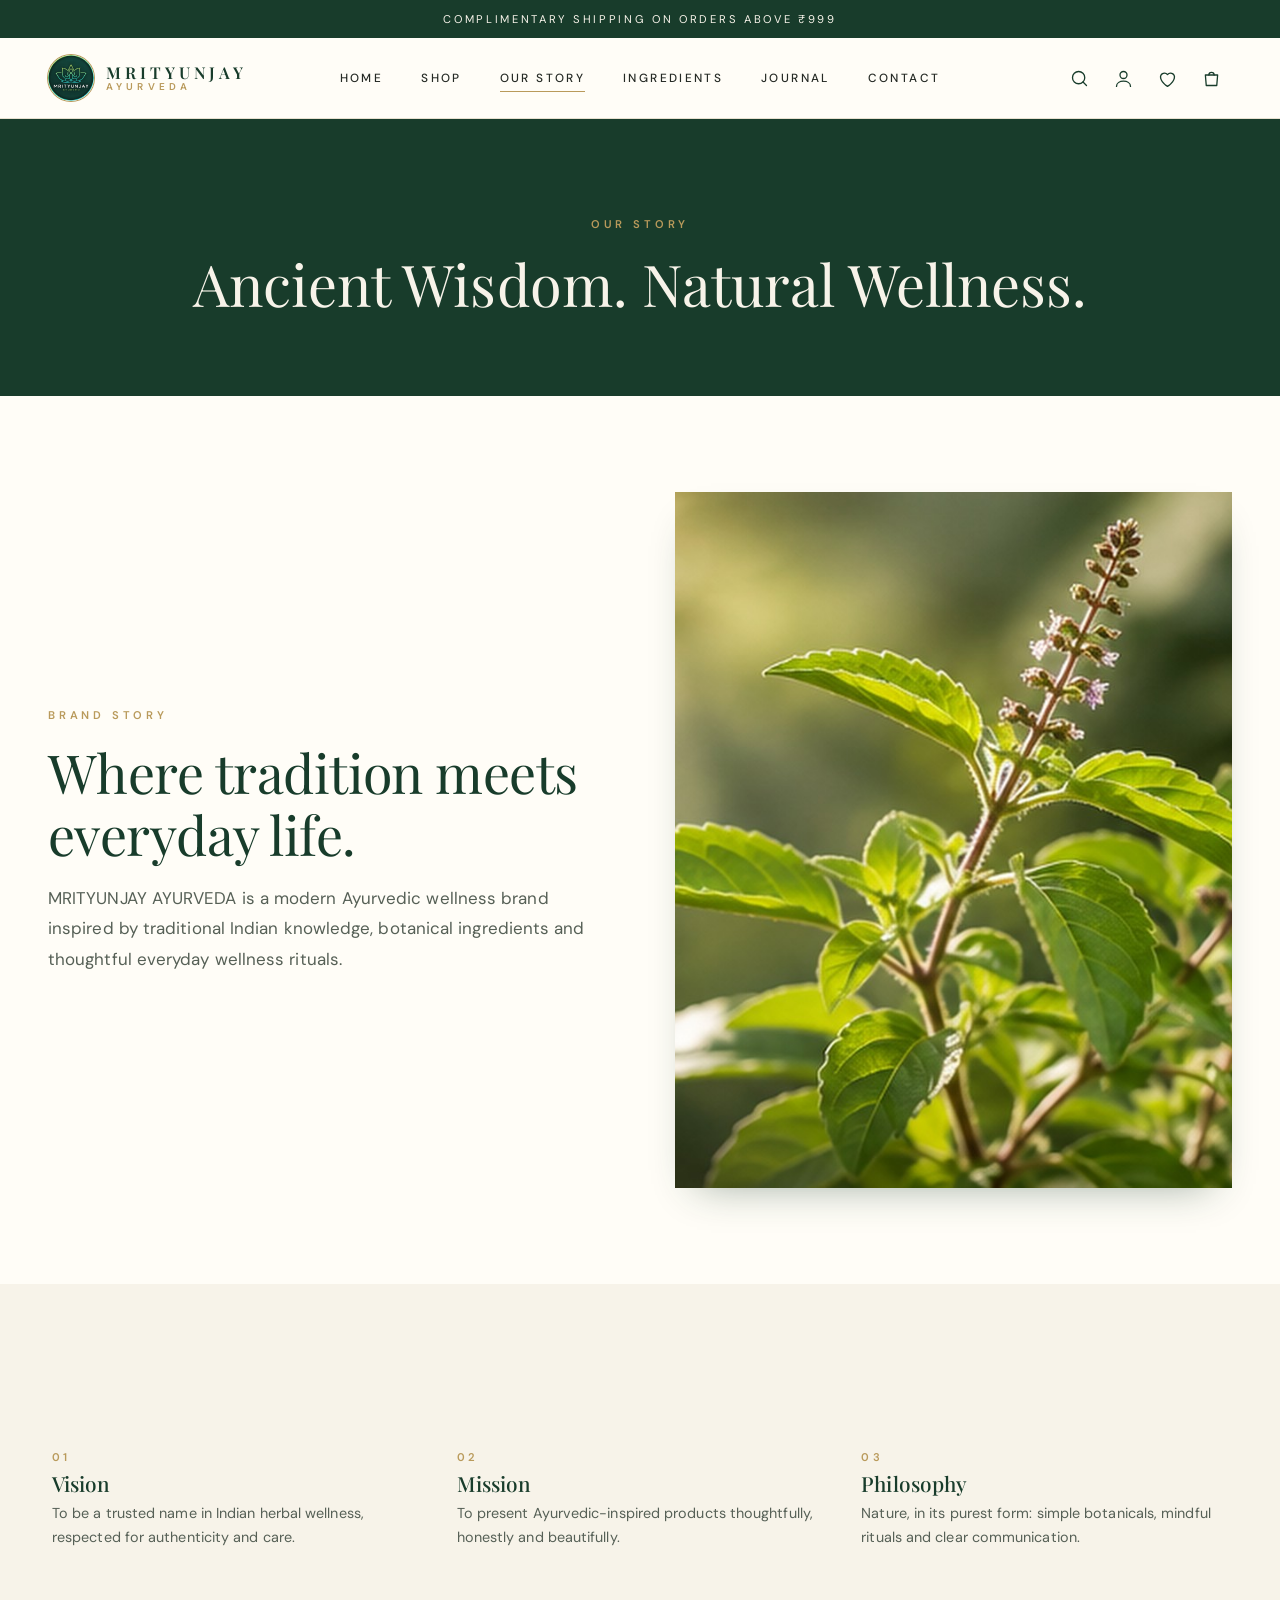
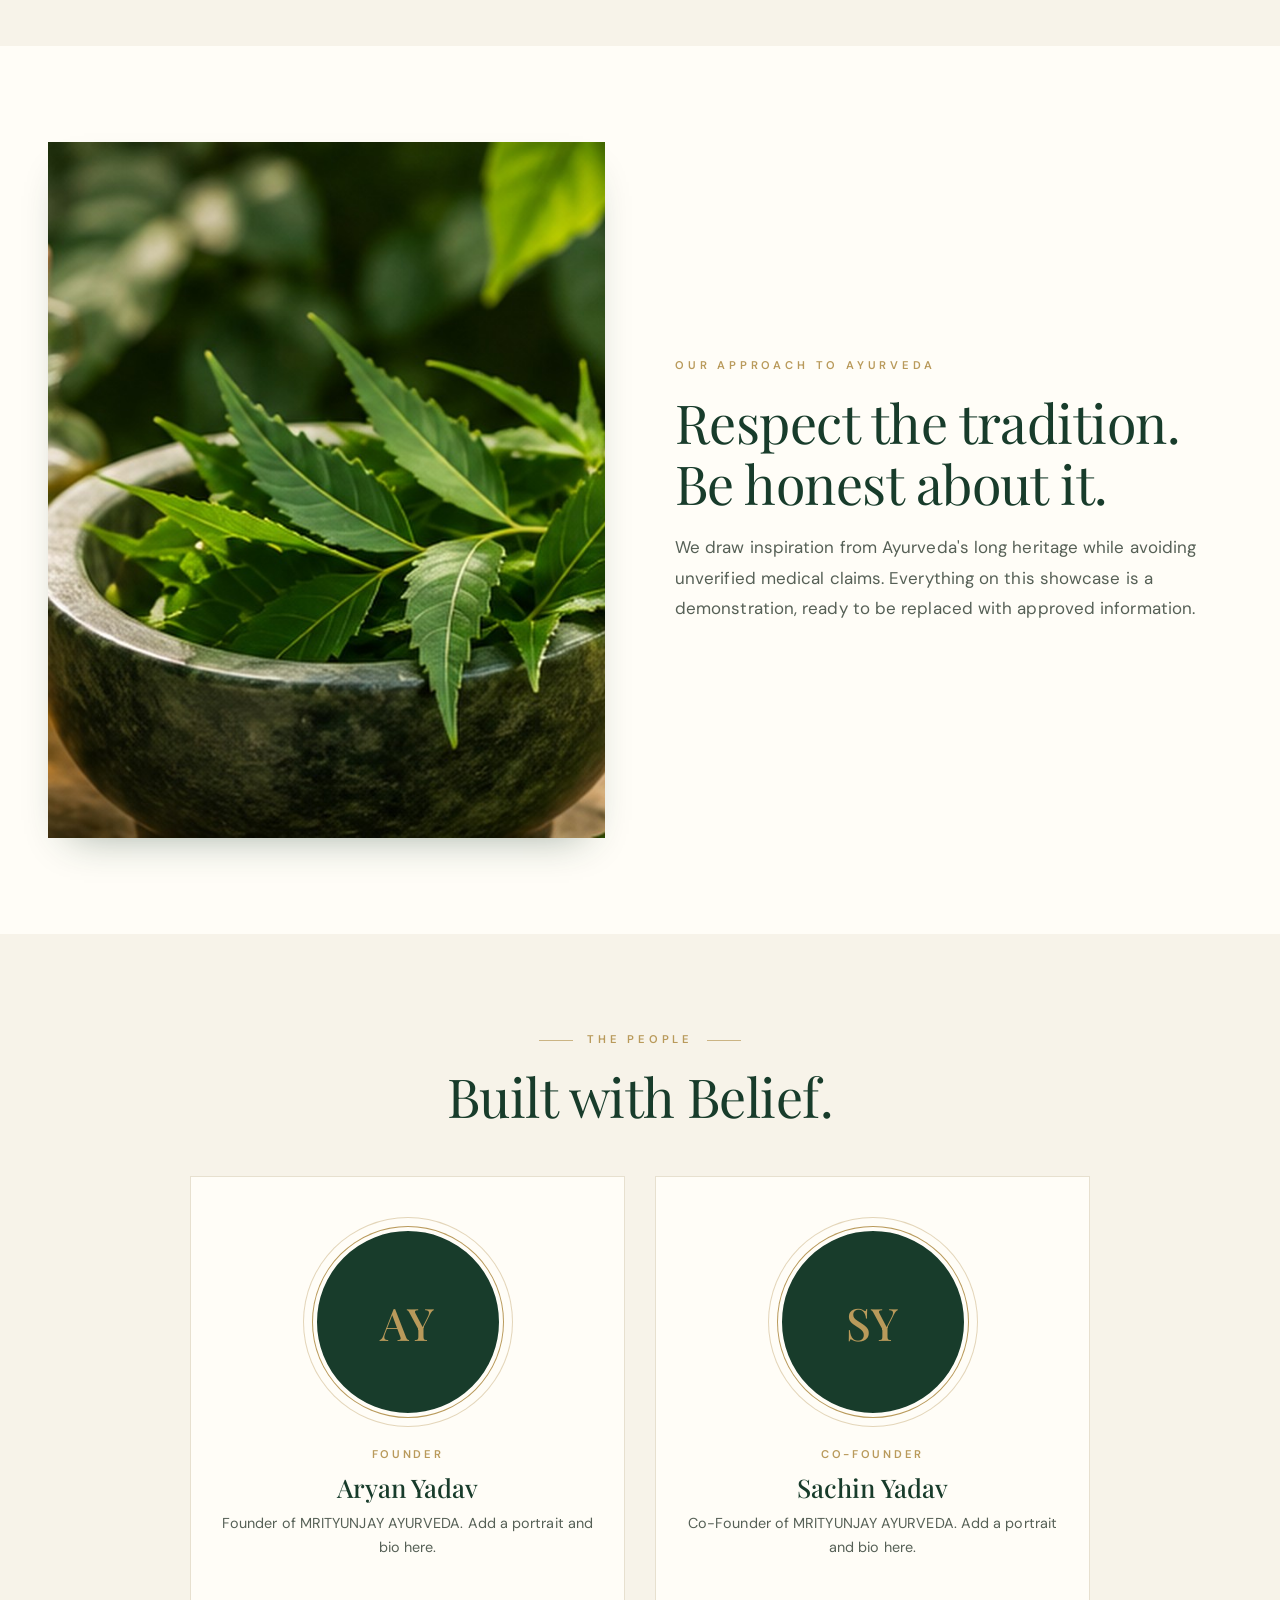
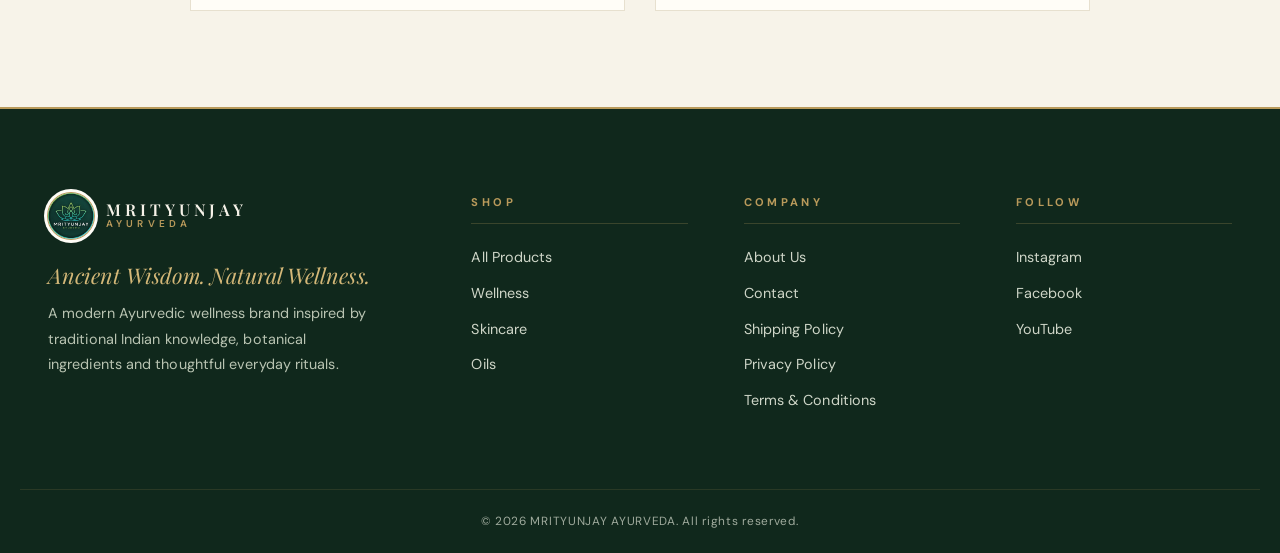
==== pages/about.html @ af82c809 "Initial commit - MRITYUNJAY AYURVEDA website" ====
<!DOCTYPE html><html lang="en"><head><meta charset="utf-8"><meta name="viewport" content="width=device-width,initial-scale=1"><title>Our Story | MRITYUNJAY AYURVEDA</title><link rel="icon" href="../assets/images/logo.jpeg"><link rel="preconnect" href="https://fonts.googleapis.com"><link href="https://fonts.googleapis.com/css2?family=DM+Sans:wght@400;500;600&family=Playfair+Display:wght@400;500;600&display=swap" rel="stylesheet"><link rel="stylesheet" href="../index.css"></head><body data-root="../" data-page="about"><section class="ph-hero"><span class="eyebrow">Our Story</span><h1>Ancient Wisdom. Natural Wellness.</h1></section>
<section class="sec"><div class="wrap split"><div><span class="eyebrow">Brand Story</span><h2>Where tradition meets everyday life.</h2><p class="lead">MRITYUNJAY AYURVEDA is a modern Ayurvedic wellness brand inspired by traditional Indian knowledge, botanical ingredients and thoughtful everyday wellness rituals.</p></div><img src="../assets/images/ing-4.jpg" alt=""></div></section>
<section class="sec cream"><div class="wrap"><div class="ings"><div class="ing"><div><h3>Vision</h3><p>To be a trusted name in Indian herbal wellness, respected for authenticity and care.</p></div></div><div class="ing"><div><h3>Mission</h3><p>To present Ayurvedic-inspired products thoughtfully, honestly and beautifully.</p></div></div><div class="ing"><div><h3>Philosophy</h3><p>Nature, in its purest form: simple botanicals, mindful rituals and clear communication.</p></div></div></div></div></section>
<section class="sec"><div class="wrap split"><img src="../assets/images/ing-2.jpg" alt=""><div><span class="eyebrow">Our Approach to Ayurveda</span><h2>Respect the tradition. Be honest about it.</h2><p class="lead">We draw inspiration from Ayurveda's long heritage while avoiding unverified medical claims. Everything on this showcase is a demonstration, ready to be replaced with approved information.</p></div></div></section>
<section class="sec cream"><div class="wrap center"><span class="eyebrow">The People</span><h2>Built with Belief.</h2><div class="fnd"><div class="fc"><div class="por">AY</div><small>Founder</small><h3>Aryan Yadav</h3><p>Founder of MRITYUNJAY AYURVEDA. Add a portrait and bio here.</p></div><div class="fc"><div class="por">SY</div><small>Co-Founder</small><h3>Sachin Yadav</h3><p>Co-Founder of MRITYUNJAY AYURVEDA. Add a portrait and bio here.</p></div></div></div></section><script src="../pack.js"></script><script src="../index.js"></script></body></html>
---- index.css ----
:root{--g:#183C2B;--g2:#294A35;--sage:#899B7A;--cream:#F7F3E9;--ivory:#FFFDF7;--gold:#B99A5B;--ink:#252A25;--sh:0 18px 40px -22px rgba(24,60,43,.45)}
*{box-sizing:border-box;margin:0;padding:0}html{scroll-behavior:smooth}
body{font-family:'DM Sans',sans-serif;background:var(--ivory);color:var(--ink);line-height:1.65;overflow-x:hidden}
img{max-width:100%;display:block}a{color:inherit;text-decoration:none}button{font:inherit;cursor:pointer;border:0;background:none;color:inherit}
h1,h2,h3,.serif{font-family:'Playfair Display',serif;font-weight:500;line-height:1.15;color:var(--g)}
.wrap{max-width:1240px;margin:auto;padding:0 28px}.sec{padding:96px 0}.cream{background:var(--cream)}
.eyebrow{font-size:.74rem;letter-spacing:.28em;text-transform:uppercase;color:var(--gold);font-weight:600;margin-bottom:16px;display:block}
h2{font-size:clamp(2rem,4vw,3.1rem);margin-bottom:18px}.lead{max-width:560px;color:#566056}.center{text-align:center}.center .lead{margin:auto}
.btn{display:inline-block;padding:14px 30px;background:var(--g);color:var(--cream);font-size:.8rem;letter-spacing:.14em;text-transform:uppercase;font-weight:600;border:1px solid var(--g);transition:.35s}
.btn:hover{background:var(--gold);border-color:var(--gold);color:var(--g)}.btn.o{background:none;color:var(--g)}.btn.o:hover{background:var(--g);color:var(--cream)}.btn[disabled]{opacity:.4;pointer-events:none}
.ann{background:var(--g);color:var(--cream);text-align:center;font-size:.78rem;letter-spacing:.14em;padding:9px 12px}
header{position:sticky;top:0;z-index:50;background:rgba(255,253,247,.94);backdrop-filter:blur(12px);border-bottom:1px solid #e7e0cf}
.nav{display:flex;align-items:center;justify-content:space-between;height:76px;gap:20px}
.logo{display:flex;align-items:center;gap:12px}.logo img{width:46px;height:46px;border-radius:50%}
.logo b{font-family:'Playfair Display',serif;color:var(--g);font-size:1.05rem;letter-spacing:.18em;line-height:1.1;font-weight:600}.logo b small{display:block;font-size:.62rem;letter-spacing:.42em;color:var(--gold);font-family:'DM Sans',sans-serif}
.menu{display:flex;gap:34px;font-size:.88rem}.menu>li{list-style:none;position:relative;padding:26px 0}
.menu a{position:relative}.menu>li>a:after{content:'';position:absolute;left:0;bottom:-4px;width:0;height:1px;background:var(--gold);transition:.3s}.menu>li:hover>a:after,.menu a.on:after{width:100%}
.dd{position:absolute;top:100%;left:-20px;background:var(--ivory);border:1px solid #e7e0cf;box-shadow:var(--sh);padding:12px 0;min-width:200px;opacity:0;visibility:hidden;transform:translateY(8px);transition:.3s}
.menu li:hover .dd{opacity:1;visibility:visible;transform:none}.dd a{display:block;padding:8px 24px}.dd a:hover{background:var(--cream);color:var(--g)}
.icons{display:flex;gap:6px}.ib{width:42px;height:42px;display:grid;place-items:center;position:relative;border-radius:50%;transition:.3s}.ib:hover{background:var(--cream)}
.ib svg{width:21px;height:21px;fill:none;stroke:var(--g);stroke-width:1.5}.cnt{position:absolute;top:2px;right:0;background:var(--gold);color:#fff;font-size:.65rem;min-width:17px;height:17px;border-radius:9px;display:grid;place-items:center}
.burger{display:none}
.hero{background:var(--cream);overflow:hidden}.hero .wrap{display:grid;grid-template-columns:1fr 1.05fr;gap:50px;align-items:center;min-height:700px;padding-top:50px;padding-bottom:50px}
.hero h1{font-size:clamp(2.6rem,5.4vw,4.6rem);margin:6px 0 22px}.hero h1 i{color:var(--gold)}.hero .btns{display:flex;gap:14px;margin-top:34px;flex-wrap:wrap}
.comp{display:grid;grid-template-columns:1fr 1fr;gap:18px}.comp figure{position:relative;aspect-ratio:4/5;overflow:hidden;box-shadow:var(--sh)}.comp figure:nth-child(even){margin-top:44px}.comp figure:nth-child(odd){margin-top:-24px}
.comp img,.ph img{width:100%;height:100%;object-fit:cover;transition:transform .9s}.comp figure:hover img{transform:scale(1.06)}
.comp figcaption{position:absolute;left:0;right:0;bottom:0;padding:30px 16px 14px;color:#fff;font-size:.8rem;letter-spacing:.1em;background:linear-gradient(transparent,rgba(24,60,43,.85))}
.lbl{position:absolute;left:50%;bottom:16%;transform:translateX(-50%);background:var(--g);color:var(--gold);font:600 .52rem/1.5 'DM Sans';letter-spacing:.24em;text-align:center;padding:8px 12px;border:1px solid var(--gold);box-shadow:0 6px 14px rgba(0,0,0,.3);pointer-events:none}
.trust{background:var(--g);color:var(--cream)}.trust .wrap{display:grid;grid-template-columns:repeat(4,1fr);gap:20px;padding-top:30px;padding-bottom:30px;text-align:center;font-size:.82rem;letter-spacing:.16em;text-transform:uppercase}.trust span:before{content:'✦ ';color:var(--gold)}
.cats{display:grid;grid-template-columns:repeat(3,1fr);gap:22px;margin-top:50px}.cat{position:relative;aspect-ratio:3/4;overflow:hidden;display:flex;align-items:flex-end}
.cat img{position:absolute;inset:0;width:100%;height:100%;object-fit:cover;transition:transform 1s}.cat:hover img{transform:scale(1.07)}.cat:after{content:'';position:absolute;inset:0;background:linear-gradient(transparent 40%,rgba(24,60,43,.88))}
.cat div{position:relative;z-index:2;padding:30px;color:#fff}.cat h3{color:#fff;font-size:1.8rem}.cat span{font-size:.75rem;letter-spacing:.2em;text-transform:uppercase;color:#e4d5ad}
.grid{display:grid;grid-template-columns:repeat(4,1fr);gap:28px;margin-top:50px}
.card small{color:var(--gold);letter-spacing:.18em;text-transform:uppercase;font-size:.68rem;font-weight:600;display:block;margin-top:14px}.card h3{font-size:1.15rem;margin:4px 0}
.ph{position:relative;aspect-ratio:1/1.1;overflow:hidden;background:var(--cream)}.ph a{display:block;height:100%}.card:hover .ph img{transform:scale(1.06)}
.badge{position:absolute;top:12px;left:12px;background:var(--ivory);color:var(--g);font-size:.65rem;letter-spacing:.14em;text-transform:uppercase;padding:4px 10px;font-weight:600}
.wl{position:absolute;top:10px;right:10px;width:36px;height:36px;border-radius:50%;background:var(--ivory);color:var(--g);font-size:1.1rem;transition:.3s}.wl.on{background:var(--g);color:var(--gold)}
.qv{position:absolute;left:0;right:0;bottom:0;background:rgba(24,60,43,.92);color:var(--cream);padding:12px;font-size:.75rem;letter-spacing:.16em;text-transform:uppercase;transform:translateY(100%);transition:.4s}.card:hover .qv{transform:none}
.pr{font-weight:600;margin-bottom:10px}.pr s{color:#999;font-weight:400;margin-left:8px;font-size:.9rem}.card .btn{width:100%;padding:11px}.stk{font-size:.72rem;color:var(--sage);margin-bottom:8px;display:block}
.split{display:grid;grid-template-columns:1fr 1fr;gap:70px;align-items:center}.split img{width:100%;aspect-ratio:4/5;object-fit:cover;box-shadow:var(--sh)}
.ings{display:grid;grid-template-columns:repeat(3,1fr);gap:24px;margin-top:50px}.ing{background:var(--ivory);border:1px solid #e7e0cf;transition:.4s}.ing:hover{transform:translateY(-6px);box-shadow:var(--sh)}.ing img{aspect-ratio:16/10;width:100%;object-fit:cover}.ing div{padding:22px}.ing h3{font-size:1.3rem;margin-bottom:6px}.ing p{font-size:.9rem;color:#566056}
.fnd{display:grid;grid-template-columns:repeat(2,1fr);gap:30px;max-width:900px;margin:50px auto 0}.fc{text-align:center;border:1px solid #e7e0cf;padding:40px 30px;background:var(--cream)}
.por{width:170px;height:170px;border-radius:50%;margin:0 auto 22px;background:var(--g) center/cover;display:grid;place-items:center;color:var(--gold);font:500 2.8rem 'Playfair Display';border:4px solid var(--ivory);box-shadow:0 0 0 1px var(--gold)}
.fc small{color:var(--gold);letter-spacing:.24em;font-size:.7rem;text-transform:uppercase;font-weight:600}.fc h3{font-size:1.6rem;margin:6px 0 10px}.fc p{font-size:.9rem;color:#566056}
.jr{display:grid;grid-template-columns:repeat(3,1fr);gap:28px;margin-top:50px}.jc{cursor:pointer}.jc img{aspect-ratio:4/3;width:100%;object-fit:cover;transition:.8s}.jc .im{overflow:hidden}.jc:hover img{transform:scale(1.05)}.jc h3{font-size:1.35rem;margin:16px 0 6px}.jc span{font-size:.75rem;letter-spacing:.18em;text-transform:uppercase;color:var(--gold)}
.nl{background:var(--g);color:var(--cream);text-align:center}.nl h2{color:var(--cream)}.nl form{display:flex;max-width:480px;margin:28px auto 0}.nl input{flex:1;padding:14px 18px;border:0;font:inherit;background:var(--ivory)}.nl .btn{background:var(--gold);border-color:var(--gold);color:var(--g)}
footer{background:#10281c;color:#cfd6c8;padding:70px 0 26px;font-size:.9rem}footer .wrap>div:first-child{display:grid;grid-template-columns:1.6fr 1fr 1fr 1fr;gap:40px}footer h4{color:var(--gold);font-size:.75rem;letter-spacing:.2em;text-transform:uppercase;margin-bottom:14px}footer li{list-style:none;margin-bottom:8px}footer a:hover{color:var(--gold)}footer .logo b{color:var(--cream)}.copy{border-top:1px solid #29412f;margin-top:40px;padding-top:20px;font-size:.78rem;opacity:.7}
.ph-hero{background:var(--cream);padding:70px 0 50px;text-align:center}.ph-hero h1{font-size:clamp(2.2rem,4.5vw,3.6rem)}
.bar{display:flex;gap:14px;flex-wrap:wrap;align-items:center;margin:34px 0 0;justify-content:space-between}.chips{display:flex;gap:8px;flex-wrap:wrap}.chip{padding:9px 20px;border:1px solid #d9d1bb;font-size:.82rem;transition:.3s}.chip.on,.chip:hover{background:var(--g);color:var(--cream);border-color:var(--g)}
.bar input,.bar select,.f input,.f textarea{padding:11px 14px;border:1px solid #d9d1bb;background:#fff;font:inherit;min-width:160px}
.pd{display:grid;grid-template-columns:1fr 1fr;gap:60px;padding:60px 0}.gal .main{aspect-ratio:1/1;overflow:hidden;background:var(--cream);position:relative}.gal .main img{width:100%;height:100%;object-fit:cover}.th{display:flex;gap:10px;margin-top:10px}.th img{width:84px;height:84px;object-fit:cover;cursor:pointer;border:2px solid transparent}.th img.on{border-color:var(--gold)}
.pd h1{font-size:2.5rem;margin:6px 0 12px}.pd .pr{font-size:1.5rem}.demo{display:inline-block;background:#f1e8cf;color:#7a6330;font-size:.7rem;letter-spacing:.12em;text-transform:uppercase;padding:4px 10px;margin-bottom:10px}
.pd details{border-top:1px solid #e7e0cf;padding:14px 0}.pd summary{cursor:pointer;font-weight:600;color:var(--g)}.pd details p{margin-top:8px;font-size:.92rem;color:#566056}.q{display:inline-flex;border:1px solid #d9d1bb;margin-right:12px}.q button{width:42px;height:46px;font-size:1.2rem}.q span{width:40px;display:grid;place-items:center}.acts{display:flex;flex-wrap:wrap;margin:22px 0}.acts .btn{padding:14px 26px}.dis{font-size:.78rem;color:#7a7f78;background:var(--cream);padding:14px;margin-top:16px}
.ov{position:fixed;inset:0;background:rgba(16,40,28,.5);opacity:0;visibility:hidden;transition:.35s;z-index:80}.ov.on{opacity:1;visibility:visible}
#drawer{position:fixed;top:0;right:0;height:100%;width:min(430px,100%);background:var(--ivory);z-index:90;transform:translateX(100%);transition:.45s;display:flex;flex-direction:column}#drawer.on{transform:none}
.dh{display:flex;justify-content:space-between;align-items:center;padding:22px 26px;border-bottom:1px solid #e7e0cf}.dh h3{font-size:1.4rem}.x{font-size:1.8rem;line-height:1;color:var(--g)}
.dl{flex:1;overflow:auto;padding:10px 26px}.ci{display:grid;grid-template-columns:70px 1fr auto;gap:14px;padding:16px 0;border-bottom:1px solid #eee6d3;align-items:center}.ci img{width:70px;height:70px;object-fit:cover}.ci h4{font:500 .98rem 'Playfair Display'}.ci .q{margin:6px 0 0}.ci .q button{height:30px;width:30px}.ci .q span{width:30px;font-size:.85rem}.rm{font-size:.75rem;color:#999;text-decoration:underline}
.df{padding:22px 26px;border-top:1px solid #e7e0cf}.df p{display:flex;justify-content:space-between;margin-bottom:12px;font-weight:600}.df .btn{width:100%}.empty{text-align:center;color:#777;padding:60px 0}
#modal{position:fixed;inset:0;z-index:100;display:none;place-items:center;background:rgba(16,40,28,.6);padding:20px}#modal.on{display:grid}.mbox{background:var(--ivory);max-width:820px;width:100%;max-height:90vh;overflow:auto;padding:36px;position:relative}.mbox .x{position:absolute;top:10px;right:18px}.mbox .pd{padding:0;gap:30px}.mbox .pd h1{font-size:1.9rem}
#sp{position:fixed;top:0;left:0;right:0;background:var(--ivory);z-index:95;padding:26px 0 30px;transform:translateY(-100%);transition:.45s;box-shadow:var(--sh)}#sp.on{transform:none}#sp input{width:100%;padding:16px 4px;border:0;border-bottom:1px solid var(--g);background:none;font:1.4rem 'Playfair Display';outline:0}#sr a{display:flex;gap:14px;align-items:center;padding:10px 0;border-bottom:1px solid #eee6d3}#sr img{width:50px;height:50px;object-fit:cover}
#toast{position:fixed;bottom:26px;left:50%;transform:translate(-50%,30px);background:var(--g);color:var(--cream);padding:13px 26px;font-size:.88rem;opacity:0;transition:.4s;z-index:200;pointer-events:none}#toast.on{opacity:1;transform:translate(-50%,0)}
.rv{opacity:0;transform:translateY(26px);transition:1s}.rv.in{opacity:1;transform:none}
.f{display:grid;gap:14px}.f input,.f textarea{width:100%}.ct{display:grid;grid-template-columns:1fr 1fr;gap:60px}.ct li{list-style:none;margin-bottom:14px}.wa{background:#1f7a4a;border-color:#1f7a4a}
@media(max-width:1000px){.grid{grid-template-columns:repeat(2,1fr)}.hero .wrap,.split,.pd,.ct{grid-template-columns:1fr}.ings,.jr,.cats{grid-template-columns:1fr 1fr}footer .wrap>div:first-child{grid-template-columns:1fr 1fr}.sec{padding:70px 0}.comp figure:nth-child(n){margin-top:0}}
@media(max-width:760px){.burger{display:grid}.menu{position:absolute;top:100%;left:0;right:0;background:var(--ivory);flex-direction:column;gap:0;padding:10px 28px 20px;border-bottom:1px solid #e7e0cf;display:none}.menu.on{display:flex}.menu>li{padding:12px 0}.dd{position:static;opacity:1;visibility:visible;transform:none;border:0;box-shadow:none;padding:0 0 0 14px}.logo b{font-size:.85rem}.logo img{width:38px;height:38px}.wrap{padding:0 18px}.grid{gap:14px}.ings,.jr,.cats,.fnd,.trust .wrap{grid-template-columns:1fr}.trust .wrap{grid-template-columns:1fr 1fr}.hero .wrap{min-height:0}.ib{width:36px}.comp{gap:10px}.mbox{padding:22px}.card h3{font-size:1rem}}
/* ===== Design review pass ===== */
::selection{background:var(--gold);color:var(--g)}:focus-visible{outline:2px solid var(--gold);outline-offset:3px}
body{font-size:16.5px;letter-spacing:.005em}.lead{font-size:1.06rem;line-height:1.8}
h2{font-size:clamp(2.1rem,4.2vw,3.4rem);font-weight:400;letter-spacing:-.01em}h3{font-weight:500}
.eyebrow{font-size:.7rem;letter-spacing:.34em}.center .eyebrow:before,.center .eyebrow:after{content:'';display:inline-block;width:34px;height:1px;background:var(--gold);vertical-align:middle;margin:0 14px;opacity:.7}
.btn{padding:16px 34px;font-size:.74rem;letter-spacing:.2em}
.ann{font-size:.7rem;letter-spacing:.24em;text-transform:uppercase;padding:10px}
.nav{display:grid;grid-template-columns:1fr auto 1fr;height:80px}.menu{gap:38px;justify-content:center}.menu>li{padding:0;height:80px;display:flex;align-items:center}
.menu>li>a{font-size:.74rem;letter-spacing:.2em;text-transform:uppercase;font-weight:500}.icons{justify-content:flex-end;gap:2px}.dd a{font-size:.85rem}.dd{top:calc(100% - 1px);border-top:2px solid var(--gold)}
.logo b{font-size:1.02rem;letter-spacing:.24em}.logo img{box-shadow:0 0 0 1px var(--gold),0 0 0 4px var(--ivory)}
/* hero */
.hero{background:radial-gradient(ellipse at 78% 45%,#2d5b42 0,var(--g) 62%);position:relative}
.hero:after{content:'';position:absolute;left:0;right:0;bottom:0;height:1px;background:rgba(185,154,91,.5)}
.hero .wrap{min-height:760px;gap:70px;grid-template-columns:1fr 1.1fr}
.hero h1{color:var(--cream);font-size:clamp(2.8rem,5.8vw,5.3rem);font-weight:400;letter-spacing:-.02em;margin:10px 0 26px}.hero h1 i{color:#d4b878;font-weight:400}
.hero .lead{color:#cfd9c9}.hero .btn{background:var(--gold);border-color:var(--gold);color:var(--g)}.hero .btn:hover{background:var(--cream);border-color:var(--cream)}.hero .btn.o{background:none;color:var(--cream);border-color:rgba(247,243,233,.5)}.hero .btn.o:hover{background:var(--cream);color:var(--g)}
.hero .btns{margin-top:42px}.hero .wrap>div:first-child:after{content:'Founded by Aryan Yadav & Sachin Yadav';display:block;margin-top:56px;padding-top:18px;border-top:1px solid rgba(185,154,91,.4);max-width:380px;font-size:.7rem;letter-spacing:.24em;text-transform:uppercase;color:var(--gold)}
.comp{gap:22px;padding:30px 0}.comp figure{border-radius:999px 999px 6px 6px;box-shadow:0 30px 50px -28px #000;outline:1px solid rgba(185,154,91,.55);outline-offset:8px}.comp figure:nth-child(odd){margin-top:-30px}.comp figure:nth-child(even){margin-top:30px}
.comp figcaption{text-align:center;font-size:.66rem;letter-spacing:.24em;text-transform:uppercase;padding:50px 10px 16px}
img{filter:saturate(.88) contrast(1.03) sepia(.06)}.logo img,.lbl:before{filter:none}
/* consistent packaging label */
.lbl{width:56%;min-width:108px;bottom:15%;background:var(--cream);color:var(--g);border:1px solid var(--gold);outline:3px solid rgba(247,243,233,.55);padding:26px 6px 9px;font:600 .5rem/1.55 'DM Sans',sans-serif;letter-spacing:.3em;text-indent:.3em;box-shadow:0 14px 22px -8px rgba(0,0,0,.45)}
.lbl:before{content:'';position:absolute;top:-17px;left:50%;width:34px;height:34px;transform:translateX(-50%);border-radius:50%;background:url(assets/images/logo.jpeg) center/cover;border:2px solid var(--cream)}
.comp .lbl{font-size:.6rem}.mbox .lbl,.gal .lbl{font-size:.62rem;width:42%}
/* trust */
.trust .wrap{padding-top:34px;padding-bottom:34px}.trust span{font-size:.72rem;letter-spacing:.24em;border-right:1px solid rgba(185,154,91,.3)}.trust span:last-child{border:0}
/* cards */
.grid{gap:40px 28px}.ph{aspect-ratio:4/5}.ph:after{content:'';position:absolute;inset:0;background:linear-gradient(transparent 60%,rgba(24,60,43,.28));pointer-events:none}.ph .badge,.ph .wl,.ph .qv{z-index:2}
.badge{background:var(--g);color:var(--cream);font-size:.6rem;letter-spacing:.2em;padding:5px 11px}.wl{box-shadow:0 4px 12px rgba(0,0,0,.15)}
.card small{margin-top:18px;font-size:.62rem;letter-spacing:.26em}.card h3{font-size:1.25rem;margin:6px 0 8px}
.pr{display:flex;align-items:baseline;gap:8px;font-size:1.02rem;margin-bottom:14px}.pr s{margin:0}.pr .stk{margin:0 0 0 auto;font-size:.66rem;letter-spacing:.12em;text-transform:uppercase}
.card .btn{background:none;color:var(--g);padding:13px}.card .btn:hover{background:var(--g);color:var(--cream)}
/* categories & ingredients */
.cat{aspect-ratio:4/5}.cat div{padding:34px}.cat h3{font-size:2rem;font-weight:400}.cat span{border-bottom:1px solid var(--gold);padding-bottom:3px}
.ings{counter-reset:i;gap:30px}.ing{counter-increment:i;border:0;background:none}.ing img{aspect-ratio:4/5}.ing div{padding:20px 4px 0}.ing h3:before{content:'0' counter(i);display:block;font:600 .7rem 'DM Sans';letter-spacing:.3em;color:var(--gold);margin-bottom:8px}.ing:hover{box-shadow:none}
/* editorial */
.edi{position:relative;padding:0 0 60px 60px}.edi img{box-shadow:var(--sh)}.edi .a{width:82%;margin-left:auto;aspect-ratio:4/5;object-fit:cover}.edi .b{position:absolute;left:0;bottom:0;width:46%;aspect-ratio:1;object-fit:cover;border:10px solid var(--ivory)}
.quote{background:var(--g);color:var(--cream);text-align:center;padding:110px 0}.quote .serif{font-size:6rem;color:var(--gold);line-height:.4;display:block;height:40px}.quote blockquote{font:italic 400 clamp(1.7rem,3.6vw,2.8rem)/1.35 'Playfair Display',serif;max-width:860px;margin:0 auto 26px}.quote cite{font:600 .7rem 'DM Sans';letter-spacing:.3em;text-transform:uppercase;color:var(--gold)}
.fc{background:var(--ivory);padding:50px 30px}.por{width:190px;height:190px;box-shadow:0 0 0 1px var(--gold),0 0 0 9px var(--ivory),0 0 0 10px rgba(185,154,91,.4)}
.jc h3{font-size:1.5rem;font-weight:400}.jc span{display:inline-block;margin-top:16px}.split img{aspect-ratio:4/5}
.ph-hero{background:var(--g);padding:96px 0 80px}.ph-hero h1{color:var(--cream);font-weight:400}.ph-hero .lead{color:#cfd9c9}
.nl{padding:110px 0}.nl input{padding:17px 20px}footer{padding:90px 0 28px}footer h4{letter-spacing:.28em}
/* drawer */
.dh{padding:26px 28px}.dh h3{font-size:1.6rem;font-weight:400}.fs{background:var(--cream);padding:14px 28px;font-size:.78rem;letter-spacing:.04em;color:var(--g)}.fs i{display:block;height:3px;background:#e2dac4;margin-top:9px}.fs b{display:block;height:100%;background:var(--gold);transition:.5s}
.dl{padding:6px 28px}.ci{grid-template-columns:84px 1fr auto;gap:16px;padding:20px 0}.ci img{width:84px;height:100px;background:var(--cream)}.ci h4{font-size:1.05rem;color:var(--g)}.ci .q{border-color:#e2dac4}.df{padding:24px 28px;background:var(--cream)}.df p{font:500 1.15rem 'Playfair Display',serif;color:var(--g)}.df .btn{padding:17px}.empty{font-family:'Playfair Display',serif;font-size:1.3rem}
.pd h1{font-size:2.9rem;font-weight:400}.gal .main img{transition:.5s}.mbox{border-top:3px solid var(--gold)}
@media(max-width:1000px){.hero .wrap{grid-template-columns:1fr;gap:40px;min-height:0}.hero .wrap>div:first-child:after{display:none}.edi{padding-left:30px}.trust span{border:0}}
@media(max-width:760px){.nav{display:flex;height:68px}.menu>li{height:auto}.menu>li>a{font-size:.8rem}.logo b{font-size:.8rem;letter-spacing:.18em}.hero .wrap{padding-top:40px}.hero h1{font-size:2.6rem}.comp{gap:14px;padding:16px 8px}.comp figure{outline-offset:5px}.comp .lbl{font-size:.46rem;min-width:84px}.lbl{font-size:.42rem;letter-spacing:.2em;padding:22px 4px 7px;min-width:84px}.lbl:before{width:28px;height:28px;top:-14px}.grid{gap:28px 12px}.card .btn{padding:11px 4px;font-size:.62rem;letter-spacing:.1em}.pr{flex-wrap:wrap}.pr .stk{display:none}.quote{padding:80px 0}.ph-hero{padding:64px 0 50px}.ings{grid-template-columns:1fr 1fr;gap:18px}.cat{aspect-ratio:16/11}.trust .wrap{grid-template-columns:1fr 1fr;gap:14px}.qv{display:none}.por{width:150px;height:150px}.fs{padding:12px 18px}.ci{grid-template-columns:70px 1fr auto}.ci img{width:70px;height:84px}}
.nl form{padding:0 4px}.nl input{min-width:0;width:100%}.nl .btn{padding:17px 22px;white-space:nowrap}
@media(max-width:760px){.qv{display:block;transform:none;padding:8px;font-size:.58rem;letter-spacing:.14em;background:rgba(24,60,43,.82)}.nl .btn{padding:17px 14px;font-size:.66rem;letter-spacing:.1em}}
.ph svg,.pk,.pk svg,.main svg,#mi,.tn svg,.tp svg{width:100%;height:100%;display:block}.ph svg,.pk svg{transition:transform .9s}.card:hover .ph svg,.comp figure:hover svg{transform:scale(1.05)}.ph:after{display:none}
.th>*{width:84px;height:84px;object-fit:cover;cursor:pointer;border:2px solid transparent;overflow:hidden}.th .on{border-color:var(--gold)}
.tn{display:block;width:84px;height:104px;overflow:hidden;background:var(--cream)}#sr .tn{width:50px;height:62px}.gal .main{background:var(--cream)}#mi img{width:100%;height:100%;object-fit:cover}
@media(max-width:760px){.tn{width:70px;height:88px}}
/* footer fix */
footer{background:#10281c;border-top:2px solid var(--gold);padding:84px 0 0}
footer>.wrap:first-child{display:grid;grid-template-columns:1.7fr 1fr 1fr 1fr;gap:56px;align-items:start}
footer .wrap>div:first-child{display:block;grid-template-columns:none}
footer .logo{margin-bottom:22px}.ft{font:italic 400 1.35rem 'Playfair Display',serif;color:#d4b878;margin-bottom:12px}.fd{max-width:330px;line-height:1.8;color:#b9c4b2}
footer h4{margin-bottom:22px;padding-bottom:12px;border-bottom:1px solid rgba(185,154,91,.25);font-size:.7rem;letter-spacing:.3em}
footer li{margin-bottom:12px}footer li a{color:#cfd6c8;transition:.3s}footer li a:hover{color:var(--gold);padding-left:6px}
footer .copy{display:flex;justify-content:space-between;gap:12px;flex-wrap:wrap;margin-top:64px;padding:22px 28px;border-top:1px solid rgba(185,154,91,.2);font-size:.74rem;letter-spacing:.06em;opacity:.75}
@media(max-width:1000px){footer>.wrap:first-child{grid-template-columns:1fr 1fr;gap:44px 30px}footer>.wrap:first-child>div:first-child{grid-column:1/-1}}
@media(max-width:760px){footer{padding-top:60px}footer>.wrap:first-child{gap:36px 20px}footer .copy{margin-top:44px;padding:20px 18px;flex-direction:column}}
/* real product photography */
.pimg{width:100%;height:100%;object-fit:cover;filter:none!important;display:block;transition:transform .9s}.card:hover .pimg,.comp figure:hover .pimg{transform:scale(1.05)}
.ph{aspect-ratio:1/1}.tp .pimg,.tn .pimg{transition:none}.gal .main{aspect-ratio:1/1}
/* mockup imagery */
.cats{grid-template-columns:repeat(4,1fr);gap:18px}.cat{aspect-ratio:1/1.12}.cat small{position:absolute;top:20px;left:22px;z-index:2;color:#fff;letter-spacing:.22em;font-size:.8rem}.cat i{position:absolute;right:22px;bottom:30px;z-index:2;color:#fff;font-style:normal;font-size:1.2rem}.cat div{padding:26px 22px;text-align:left}.cat h3{font-size:1.55rem}.cat span{border:0;font-size:.66rem;letter-spacing:.2em}.cat img{filter:none}
.himg{margin:0 -28px 0 0;-webkit-mask-image:linear-gradient(90deg,transparent,#000 20%,#000 88%,transparent),linear-gradient(180deg,transparent,#000 9%,#000 91%,transparent);-webkit-mask-composite:source-in;mask-image:linear-gradient(90deg,transparent,#000 20%,#000 88%,transparent),linear-gradient(180deg,transparent,#000 9%,#000 91%,transparent);mask-composite:intersect}.himg img{width:100%;height:auto;display:block;filter:none}.hero .wrap{grid-template-columns:1fr 1.3fr;gap:30px}
.banner{margin:70px 0 0}.banner img{width:100%;aspect-ratio:2.4/1;object-fit:cover;box-shadow:var(--sh);filter:none}
@media(max-width:1000px){.cats{grid-template-columns:1fr 1fr}.himg{margin:0 -18px;-webkit-mask-image:linear-gradient(180deg,transparent,#000 14%,#000 90%,transparent);mask-image:linear-gradient(180deg,transparent,#000 14%,#000 90%,transparent)}.banner img{aspect-ratio:16/10}}
@media(max-width:760px){.cat{aspect-ratio:1/1.15}.cat h3{font-size:1.15rem}.cat span{font-size:.55rem;letter-spacing:.12em}.cat div{padding:16px 14px}.cats{gap:12px}.cat i{right:14px;bottom:18px}.banner{margin-top:40px}}
.cat div{padding-right:46px}.cat span{letter-spacing:.14em}
.ing img{aspect-ratio:4/3!important;filter:none}.jc img,.edi img,.split img{filter:none}
#sp{box-shadow:none;visibility:hidden;transition:transform .45s,visibility 0s .45s}#sp.on{box-shadow:var(--sh);visibility:visible;transition:transform .45s}
/* Center Copyright Text */
footer .copy {
    display: flex;
    justify-content: center;
    align-items: center;
    text-align: center;
    width: 100%;
}

footer .copy p {
    text-align: center;
    margin: 0 auto;
}

@media (max-width: 760px) {
    footer .copy {
        flex-direction: column;
        align-items: center;
        text-align: center;
    }
}
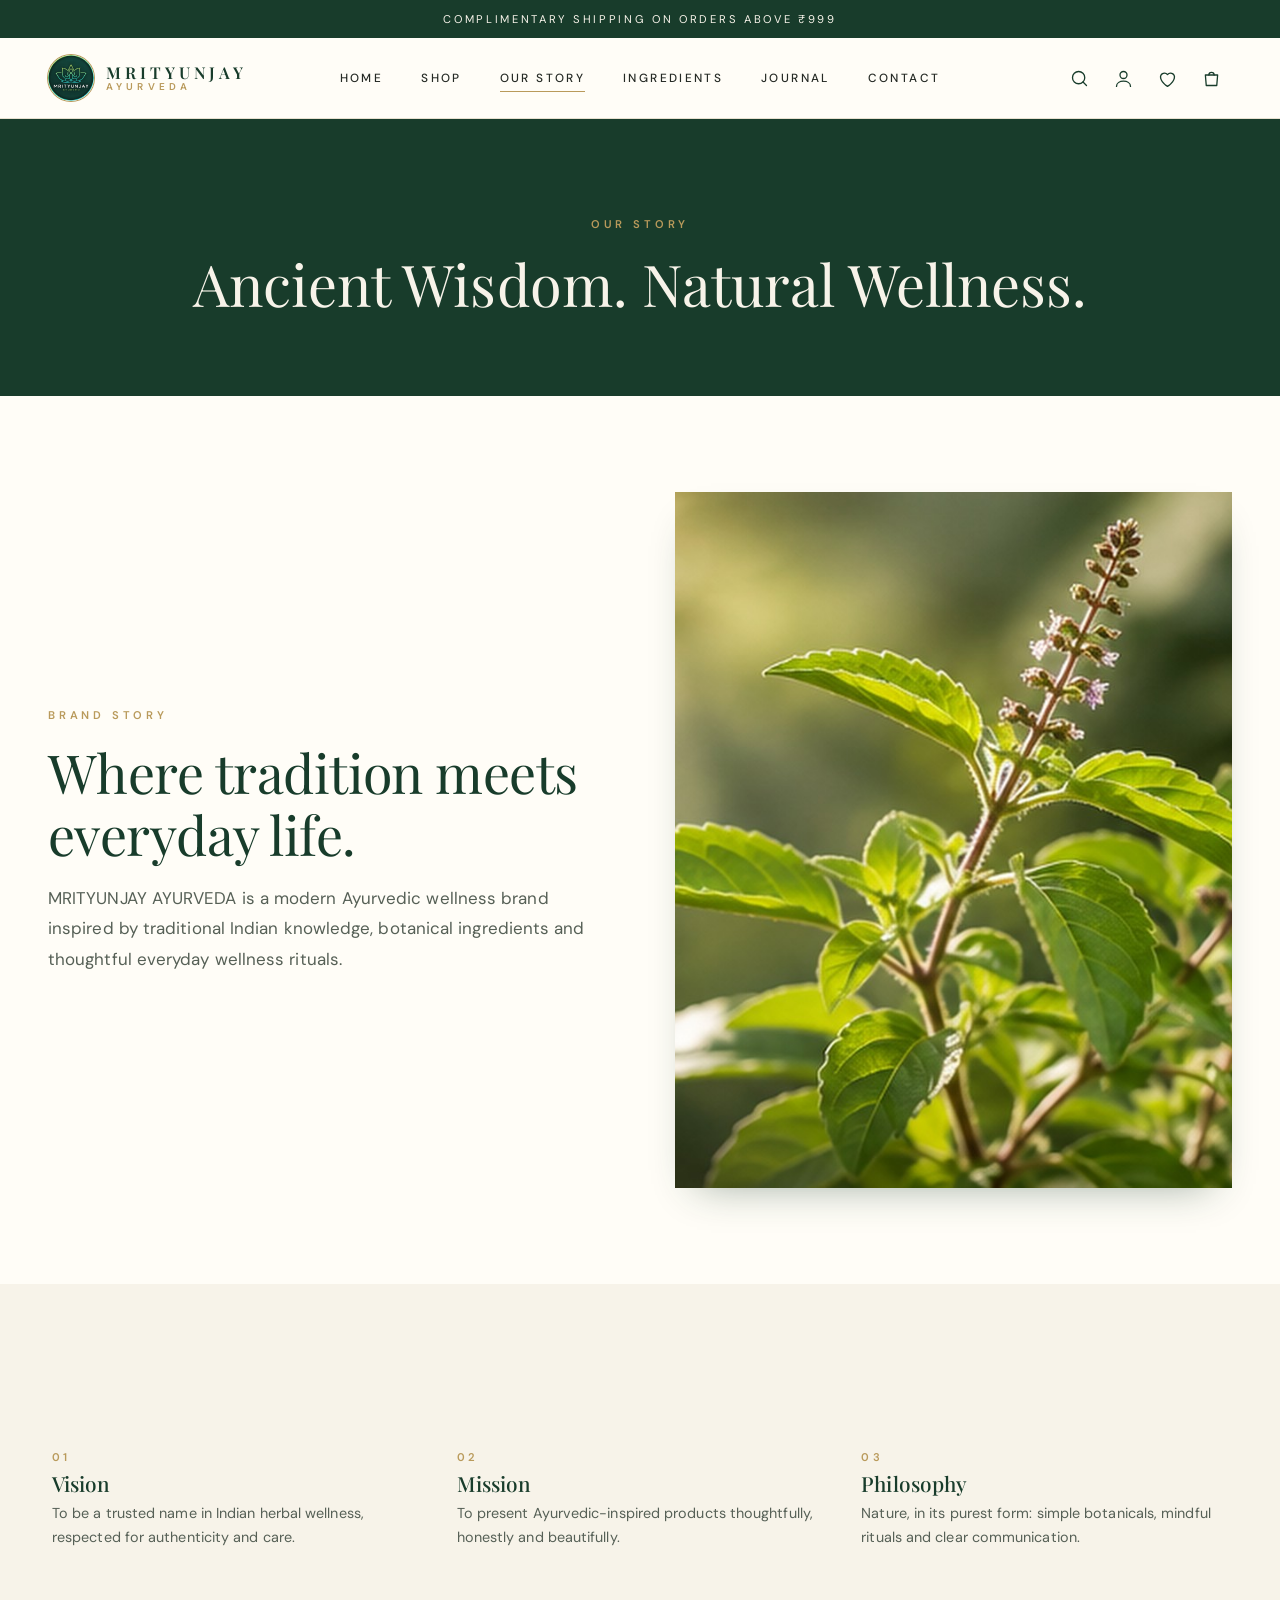
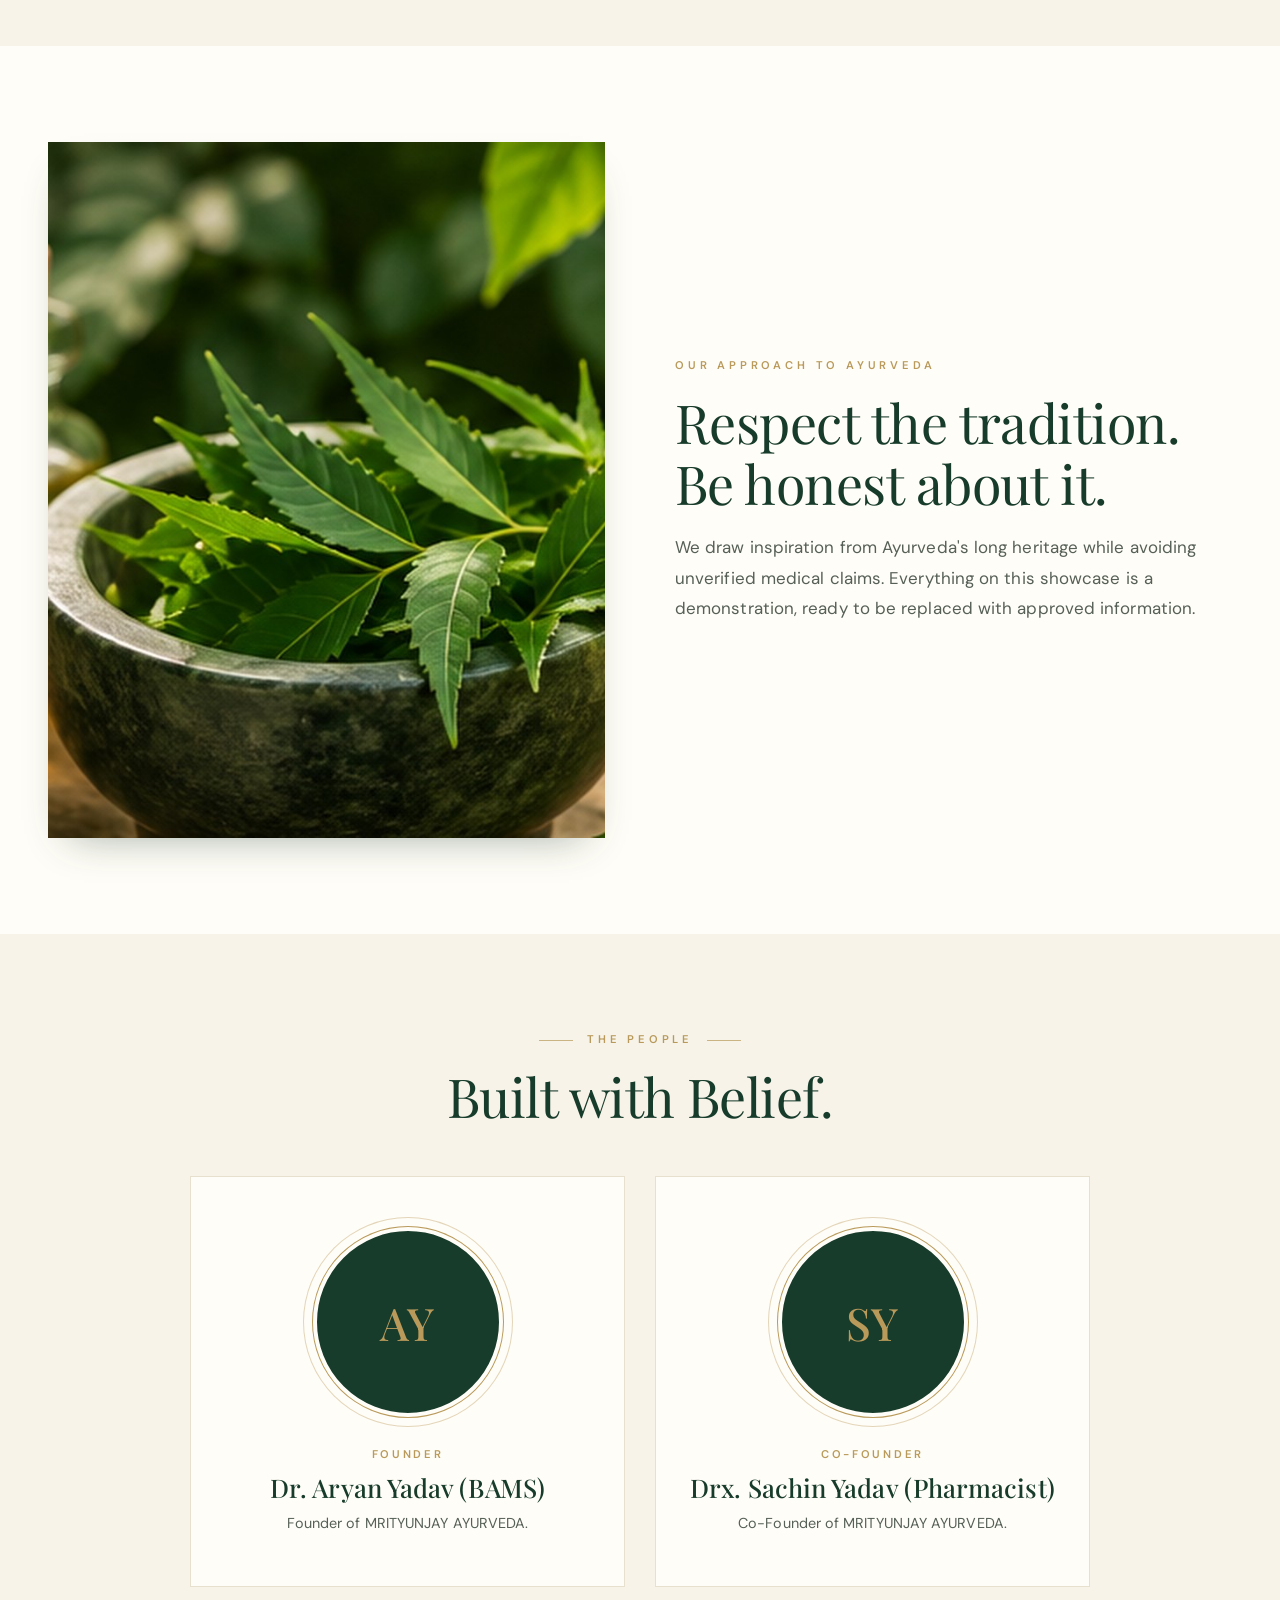
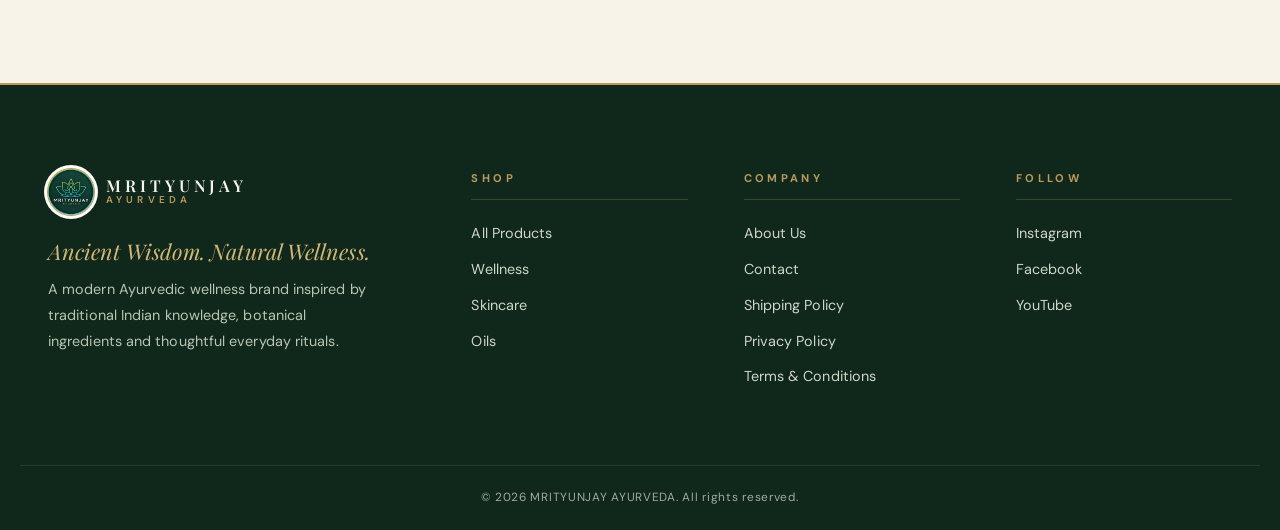
==== commit 93c6ee02: "update" ====
--- a/pages/about.html
+++ b/pages/about.html
@@ -2,4 +2,4 @@
 <section class="sec"><div class="wrap split"><div><span class="eyebrow">Brand Story</span><h2>Where tradition meets everyday life.</h2><p class="lead">MRITYUNJAY AYURVEDA is a modern Ayurvedic wellness brand inspired by traditional Indian knowledge, botanical ingredients and thoughtful everyday wellness rituals.</p></div><img src="../assets/images/ing-4.jpg" alt=""></div></section>
 <section class="sec cream"><div class="wrap"><div class="ings"><div class="ing"><div><h3>Vision</h3><p>To be a trusted name in Indian herbal wellness, respected for authenticity and care.</p></div></div><div class="ing"><div><h3>Mission</h3><p>To present Ayurvedic-inspired products thoughtfully, honestly and beautifully.</p></div></div><div class="ing"><div><h3>Philosophy</h3><p>Nature, in its purest form: simple botanicals, mindful rituals and clear communication.</p></div></div></div></div></section>
 <section class="sec"><div class="wrap split"><img src="../assets/images/ing-2.jpg" alt=""><div><span class="eyebrow">Our Approach to Ayurveda</span><h2>Respect the tradition. Be honest about it.</h2><p class="lead">We draw inspiration from Ayurveda's long heritage while avoiding unverified medical claims. Everything on this showcase is a demonstration, ready to be replaced with approved information.</p></div></div></section>
-<section class="sec cream"><div class="wrap center"><span class="eyebrow">The People</span><h2>Built with Belief.</h2><div class="fnd"><div class="fc"><div class="por">AY</div><small>Founder</small><h3>Aryan Yadav</h3><p>Founder of MRITYUNJAY AYURVEDA. Add a portrait and bio here.</p></div><div class="fc"><div class="por">SY</div><small>Co-Founder</small><h3>Sachin Yadav</h3><p>Co-Founder of MRITYUNJAY AYURVEDA. Add a portrait and bio here.</p></div></div></div></section><script src="../pack.js"></script><script src="../index.js"></script></body></html>+<section class="sec cream"><div class="wrap center"><span class="eyebrow">The People</span><h2>Built with Belief.</h2><div class="fnd"><div class="fc"><div class="por">AY</div><small>Founder</small><h3>Dr. Aryan Yadav (BAMS)</h3><p>Founder of MRITYUNJAY AYURVEDA.</p></div><div class="fc"><div class="por">SY</div><small>Co-Founder</small><h3>Drx. Sachin Yadav (Pharmacist)</h3><p>Co-Founder of MRITYUNJAY AYURVEDA.</p></div></div></div></section><script src="../pack.js"></script><script src="../index.js"></script></body></html>
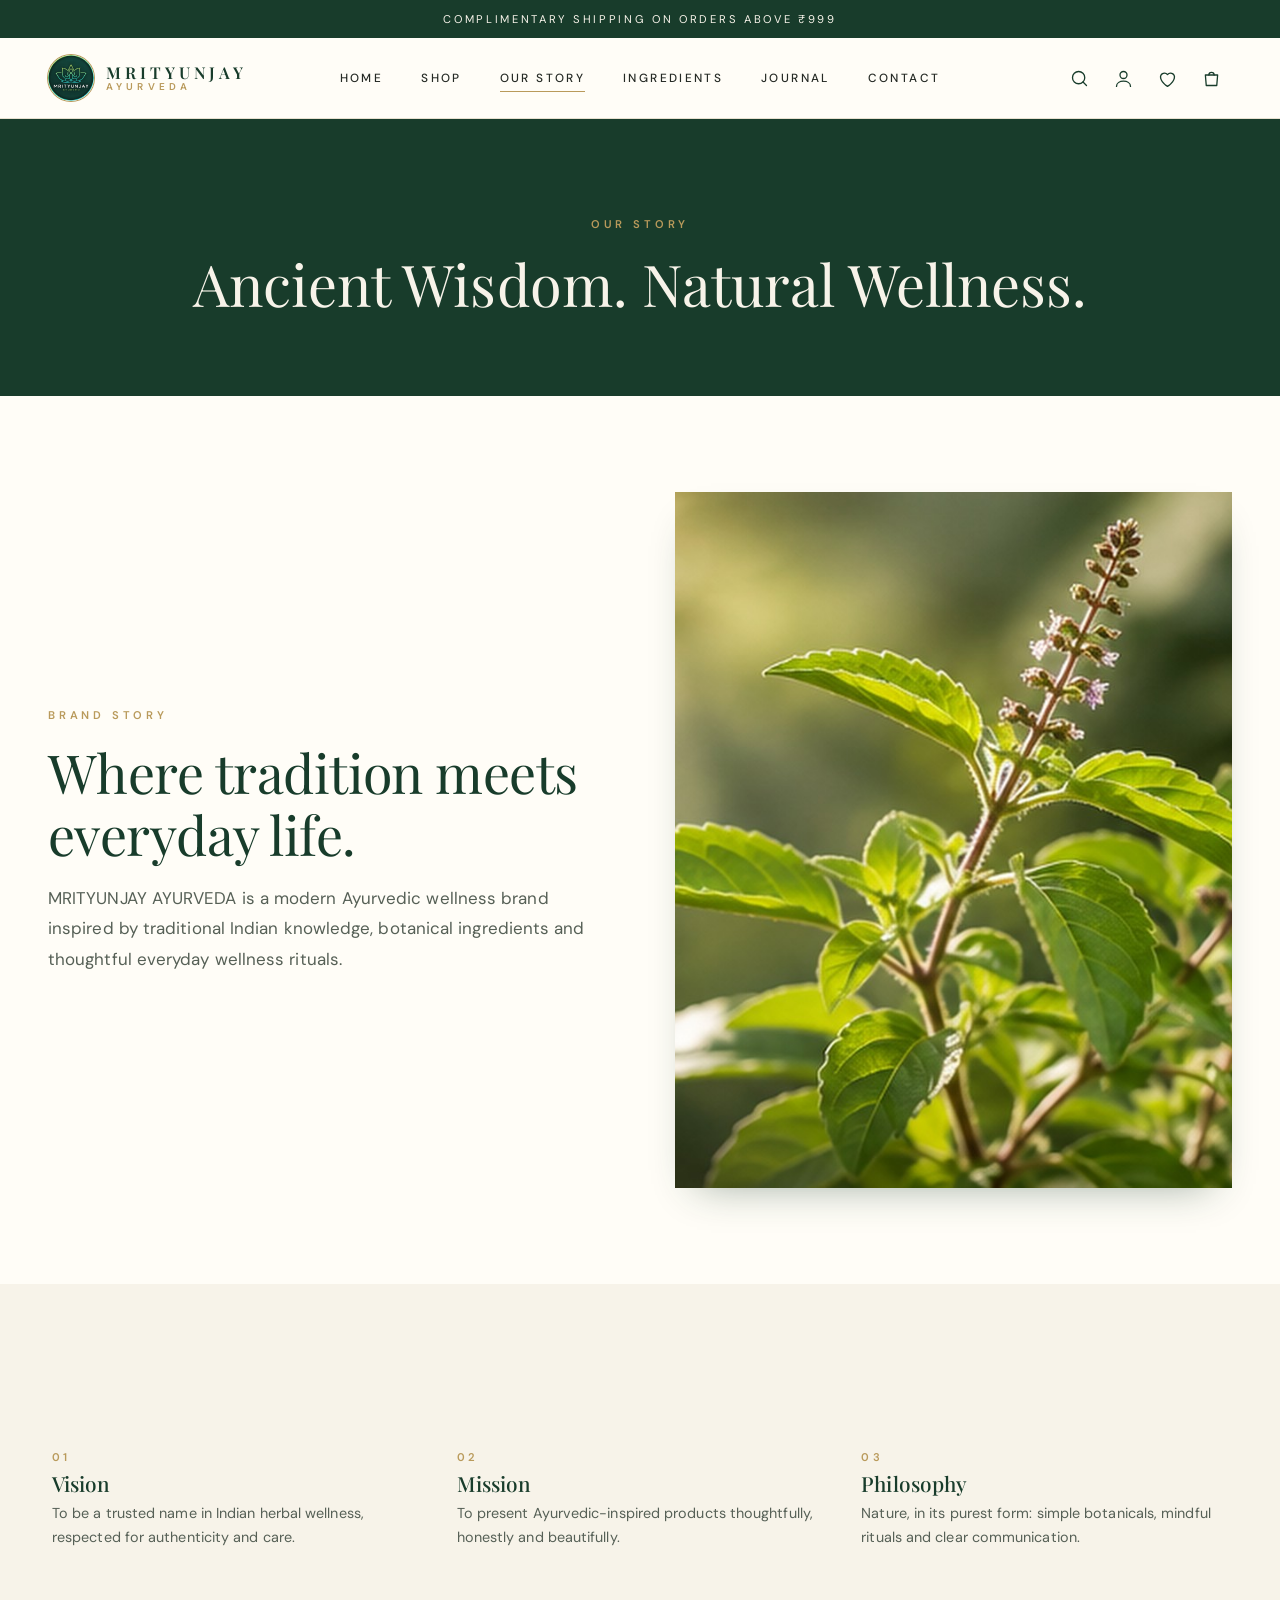
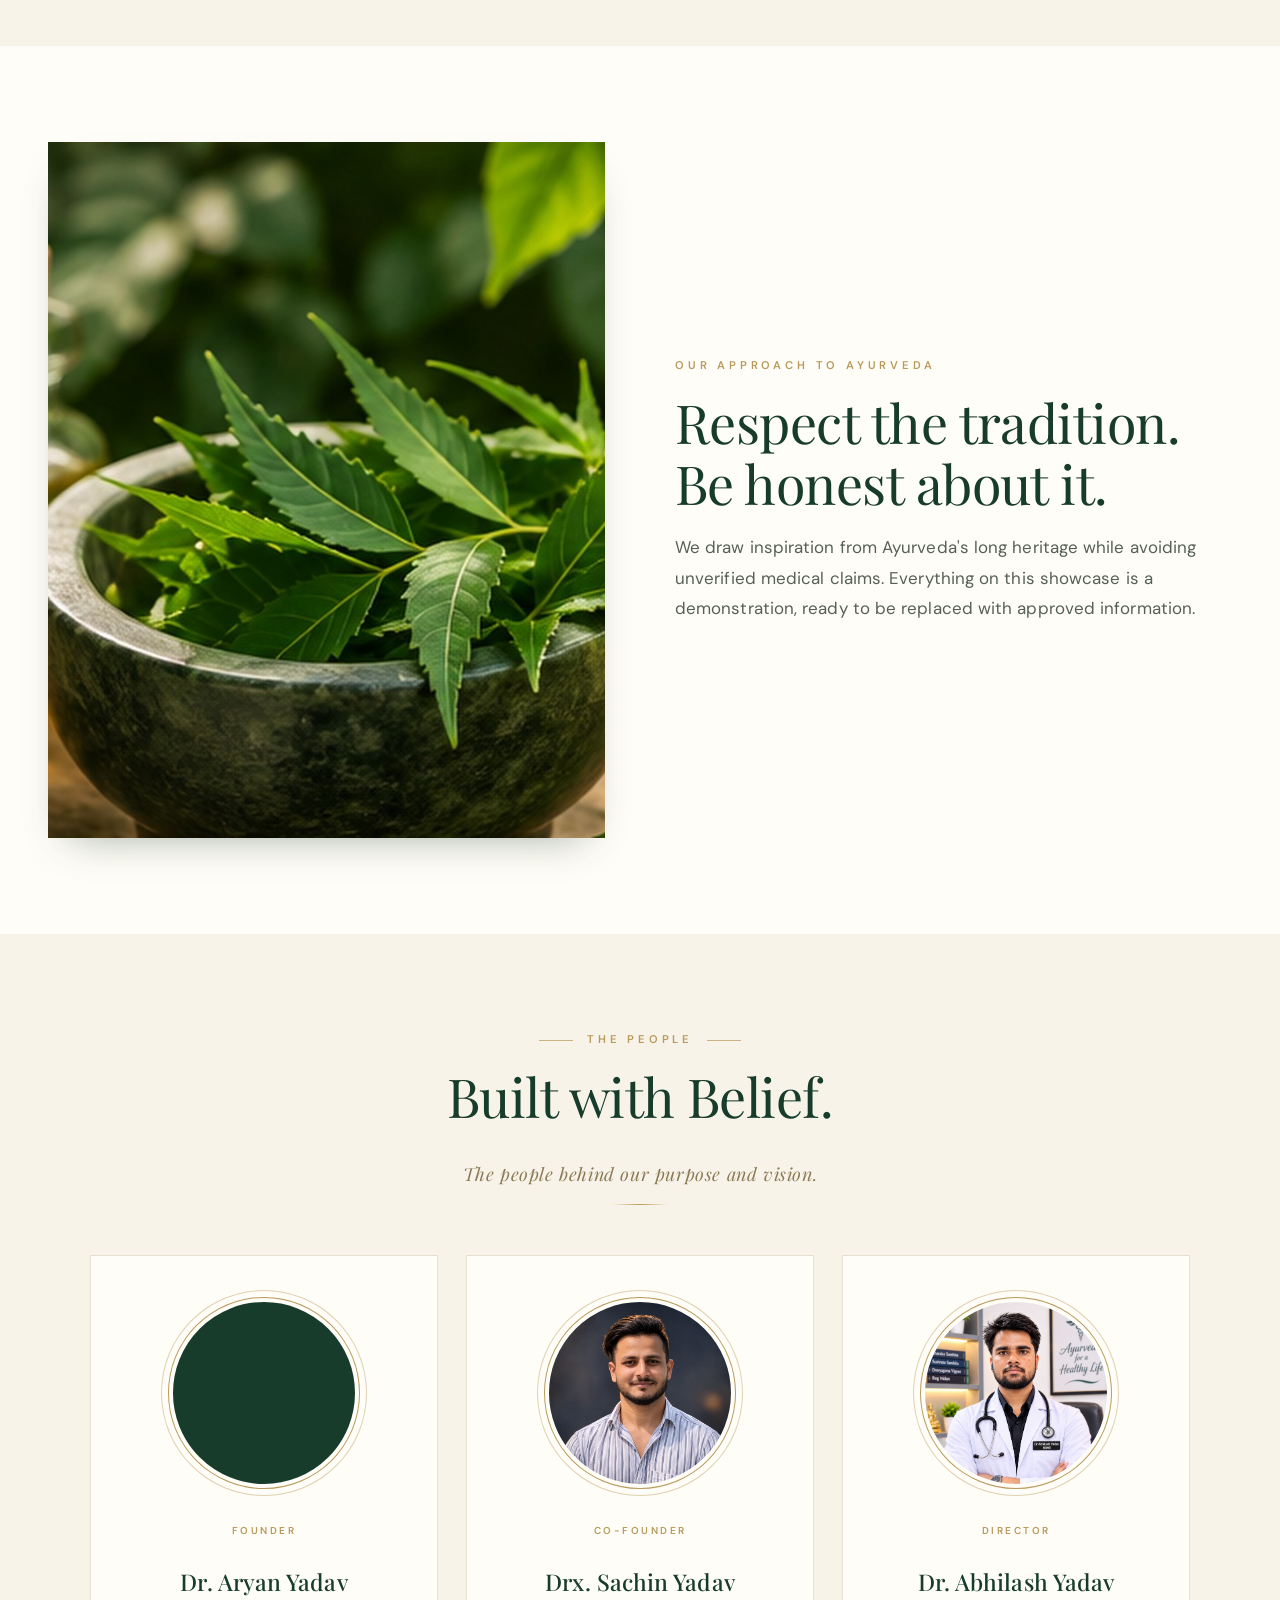
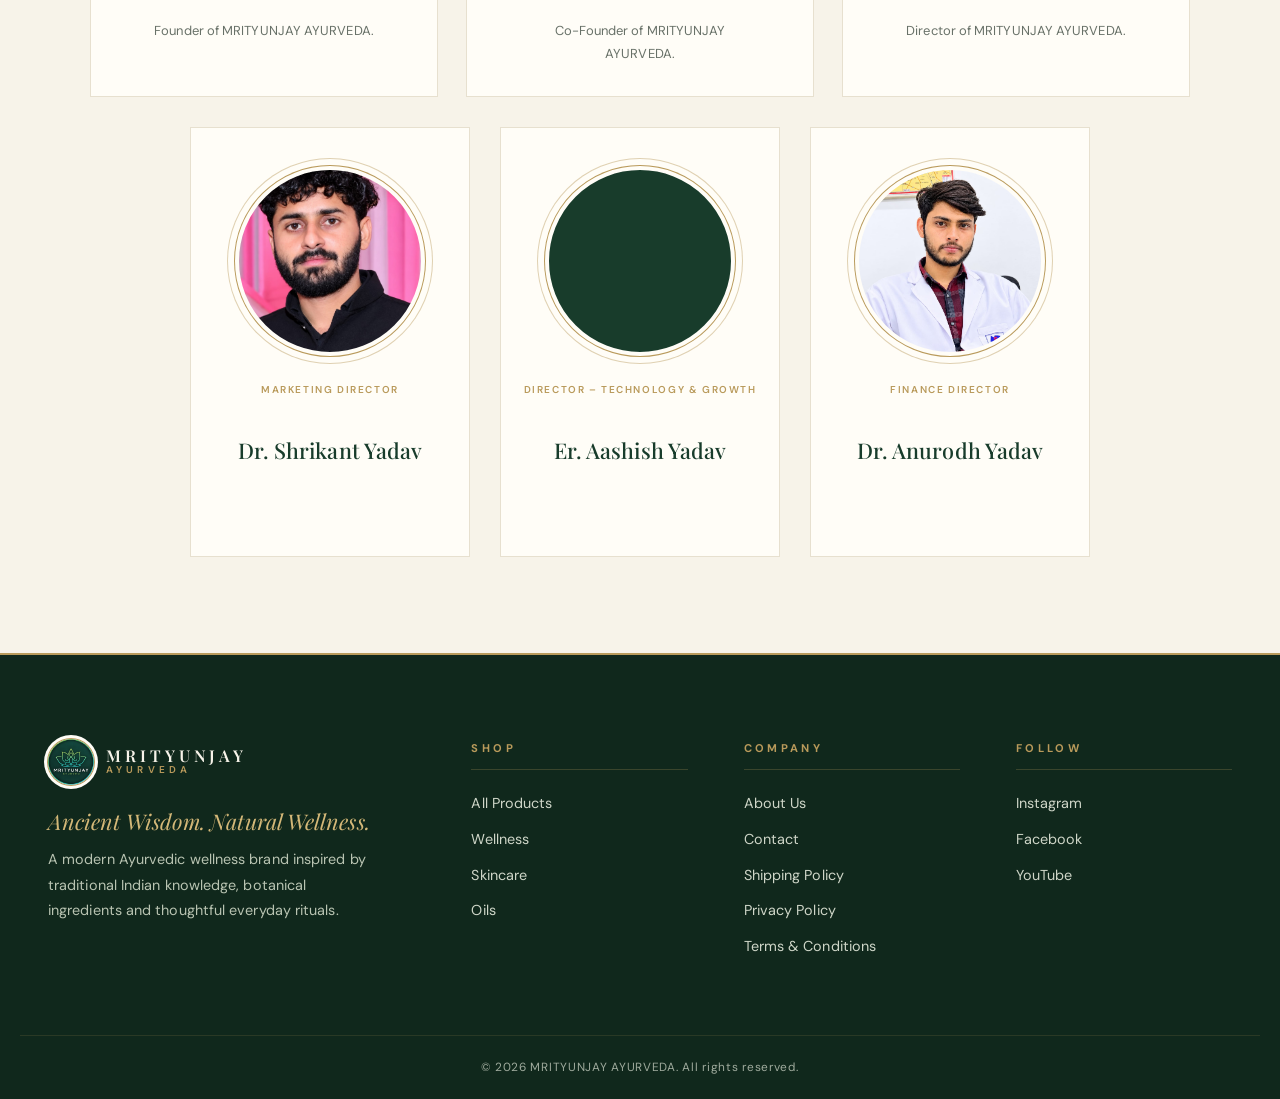
==== commit a686904a: "update" ====
--- a/pages/about.html
+++ b/pages/about.html
@@ -1,5 +1,104 @@
-<!DOCTYPE html><html lang="en"><head><meta charset="utf-8"><meta name="viewport" content="width=device-width,initial-scale=1"><title>Our Story | MRITYUNJAY AYURVEDA</title><link rel="icon" href="../assets/images/logo.jpeg"><link rel="preconnect" href="https://fonts.googleapis.com"><link href="https://fonts.googleapis.com/css2?family=DM+Sans:wght@400;500;600&family=Playfair+Display:wght@400;500;600&display=swap" rel="stylesheet"><link rel="stylesheet" href="../index.css"></head><body data-root="../" data-page="about"><section class="ph-hero"><span class="eyebrow">Our Story</span><h1>Ancient Wisdom. Natural Wellness.</h1></section>
-<section class="sec"><div class="wrap split"><div><span class="eyebrow">Brand Story</span><h2>Where tradition meets everyday life.</h2><p class="lead">MRITYUNJAY AYURVEDA is a modern Ayurvedic wellness brand inspired by traditional Indian knowledge, botanical ingredients and thoughtful everyday wellness rituals.</p></div><img src="../assets/images/ing-4.jpg" alt=""></div></section>
-<section class="sec cream"><div class="wrap"><div class="ings"><div class="ing"><div><h3>Vision</h3><p>To be a trusted name in Indian herbal wellness, respected for authenticity and care.</p></div></div><div class="ing"><div><h3>Mission</h3><p>To present Ayurvedic-inspired products thoughtfully, honestly and beautifully.</p></div></div><div class="ing"><div><h3>Philosophy</h3><p>Nature, in its purest form: simple botanicals, mindful rituals and clear communication.</p></div></div></div></div></section>
-<section class="sec"><div class="wrap split"><img src="../assets/images/ing-2.jpg" alt=""><div><span class="eyebrow">Our Approach to Ayurveda</span><h2>Respect the tradition. Be honest about it.</h2><p class="lead">We draw inspiration from Ayurveda's long heritage while avoiding unverified medical claims. Everything on this showcase is a demonstration, ready to be replaced with approved information.</p></div></div></section>
-<section class="sec cream"><div class="wrap center"><span class="eyebrow">The People</span><h2>Built with Belief.</h2><div class="fnd"><div class="fc"><div class="por">AY</div><small>Founder</small><h3>Dr. Aryan Yadav (BAMS)</h3><p>Founder of MRITYUNJAY AYURVEDA.</p></div><div class="fc"><div class="por">SY</div><small>Co-Founder</small><h3>Drx. Sachin Yadav (Pharmacist)</h3><p>Co-Founder of MRITYUNJAY AYURVEDA.</p></div></div></div></section><script src="../pack.js"></script><script src="../index.js"></script></body></html>+<!DOCTYPE html>
+<html lang="en">
+    <head>
+        <meta charset="utf-8">
+        <meta name="viewport" content="width=device-width,initial-scale=1">
+        <title>Our Story | MRITYUNJAY AYURVEDA</title>
+        <link rel="icon" href="../assets/images/logo.jpeg">
+        <link rel="preconnect" href="https://fonts.googleapis.com">
+        <link href="https://fonts.googleapis.com/css2?family=DM+Sans:wght@400;500;600&family=Playfair+Display:wght@400;500;600&display=swap" rel="stylesheet">
+        <link rel="stylesheet" href="../index.css">
+    </head>
+    <body data-root="../" data-page="about">
+        <section class="ph-hero"><span class="eyebrow">Our Story</span><h1>Ancient Wisdom. Natural Wellness.</h1>
+        </section>
+        <section class="sec"><div class="wrap split">
+            <div>
+                <span class="eyebrow">Brand Story</span><h2>Where tradition meets everyday life.</h2>
+                <p class="lead">MRITYUNJAY AYURVEDA is a modern Ayurvedic wellness brand inspired by traditional Indian knowledge, botanical ingredients and thoughtful everyday wellness rituals.</p>
+            </div><img src="../assets/images/ing-4.jpg" alt="">
+        </div>
+    </section>
+        <section class="sec cream"><div class="wrap"><div class="ings"><div class="ing"><div><h3>Vision</h3><p>To be a trusted name in Indian herbal wellness, respected for authenticity and care.</p></div></div><div class="ing"><div><h3>Mission</h3><p>To present Ayurvedic-inspired products thoughtfully, honestly and beautifully.</p></div></div><div class="ing"><div><h3>Philosophy</h3><p>Nature, in its purest form: simple botanicals, mindful rituals and clear communication.</p></div></div></div></div></section>
+        <section class="sec"><div class="wrap split"><img src="../assets/images/ing-2.jpg" alt=""><div><span class="eyebrow">Our Approach to Ayurveda</span><h2>Respect the tradition. Be honest about it.</h2><p class="lead">We draw inspiration from Ayurveda's long heritage while avoiding unverified medical claims. Everything on this showcase is a demonstration, ready to be replaced with approved information.</p></div></div></section>
+        <section class="sec cream">
+            <div class="wrap center"><span class="eyebrow">The People</span><h2>Built with Belief.</h2>
+        <p class="team-tagline">
+            The people behind our purpose and vision.
+        </p>
+        <!-- First Row: Founders & Director -->
+        <div class="fnd">
+
+            <div class="fc rv">
+                <div
+                    class="por"
+                    style="background-image: url(../assets/images/team/aryan-yadav.jpg)"
+                ></div>
+                <small>Founder</small>
+                <h3>Dr. Aryan Yadav</h3>
+                <p>Founder of MRITYUNJAY AYURVEDA.</p>
+            </div>
+
+            <div class="fc rv">
+                <div
+                    class="por"
+                    style="background-image: url(../assets/images/team/sachin-yadav.png)"
+                ></div>
+                <small>Co-Founder</small>
+                <h3>Drx. Sachin Yadav</h3>
+                <p>Co-Founder of MRITYUNJAY AYURVEDA.</p>
+            </div>
+
+            <div class="fc rv">
+                <div
+                    class="por"
+                    style="background-image: url(../assets/images/team/abhilash-yadav.png)"
+                ></div>
+                <small>Director</small>
+                <h3>Dr. Abhilash Yadav</h3>
+                <p>Director of MRITYUNJAY AYURVEDA.</p>
+            </div>
+
+        </div>
+
+
+        <!-- Second Row: Management Team -->
+        <div class="fnd tm">
+
+            <div class="fc rv">
+                <div
+                    class="por"
+                    style="background-image: url(../assets/images/team/shrikant-yadav.jpeg)"
+                ></div>
+                <small>Marketing Director</small>
+                <h3>Dr. Shrikant Yadav</h3>
+            </div>
+
+            <div class="fc rv">
+                <div
+                    class="por"
+                    style="background-image: url(../assets/images/team/profile.png)"
+                ></div>
+                <small>Director – Technology & Growth</small>
+                <h3>Er. Aashish Yadav</h3>
+            </div>
+
+            <div class="fc rv">
+                <div
+                    class="por"
+                    style="background-image: url(../assets/images/team/anurodh-yadav.jpeg)"
+                ></div>
+                <small>Finance Director</small>
+                <h3>Dr. Anurodh Yadav</h3>
+            </div>
+
+        </div>
+
+    </div>
+</section>
+
+
+        <script src="../pack.js"></script>
+        <script src="../index.js"></script>
+    </body>
+</html>
--- a/index.css
+++ b/index.css
@@ -1,144 +1,2045 @@
-:root{--g:#183C2B;--g2:#294A35;--sage:#899B7A;--cream:#F7F3E9;--ivory:#FFFDF7;--gold:#B99A5B;--ink:#252A25;--sh:0 18px 40px -22px rgba(24,60,43,.45)}
-*{box-sizing:border-box;margin:0;padding:0}html{scroll-behavior:smooth}
-body{font-family:'DM Sans',sans-serif;background:var(--ivory);color:var(--ink);line-height:1.65;overflow-x:hidden}
-img{max-width:100%;display:block}a{color:inherit;text-decoration:none}button{font:inherit;cursor:pointer;border:0;background:none;color:inherit}
-h1,h2,h3,.serif{font-family:'Playfair Display',serif;font-weight:500;line-height:1.15;color:var(--g)}
-.wrap{max-width:1240px;margin:auto;padding:0 28px}.sec{padding:96px 0}.cream{background:var(--cream)}
-.eyebrow{font-size:.74rem;letter-spacing:.28em;text-transform:uppercase;color:var(--gold);font-weight:600;margin-bottom:16px;display:block}
-h2{font-size:clamp(2rem,4vw,3.1rem);margin-bottom:18px}.lead{max-width:560px;color:#566056}.center{text-align:center}.center .lead{margin:auto}
-.btn{display:inline-block;padding:14px 30px;background:var(--g);color:var(--cream);font-size:.8rem;letter-spacing:.14em;text-transform:uppercase;font-weight:600;border:1px solid var(--g);transition:.35s}
-.btn:hover{background:var(--gold);border-color:var(--gold);color:var(--g)}.btn.o{background:none;color:var(--g)}.btn.o:hover{background:var(--g);color:var(--cream)}.btn[disabled]{opacity:.4;pointer-events:none}
-.ann{background:var(--g);color:var(--cream);text-align:center;font-size:.78rem;letter-spacing:.14em;padding:9px 12px}
-header{position:sticky;top:0;z-index:50;background:rgba(255,253,247,.94);backdrop-filter:blur(12px);border-bottom:1px solid #e7e0cf}
-.nav{display:flex;align-items:center;justify-content:space-between;height:76px;gap:20px}
-.logo{display:flex;align-items:center;gap:12px}.logo img{width:46px;height:46px;border-radius:50%}
-.logo b{font-family:'Playfair Display',serif;color:var(--g);font-size:1.05rem;letter-spacing:.18em;line-height:1.1;font-weight:600}.logo b small{display:block;font-size:.62rem;letter-spacing:.42em;color:var(--gold);font-family:'DM Sans',sans-serif}
-.menu{display:flex;gap:34px;font-size:.88rem}.menu>li{list-style:none;position:relative;padding:26px 0}
-.menu a{position:relative}.menu>li>a:after{content:'';position:absolute;left:0;bottom:-4px;width:0;height:1px;background:var(--gold);transition:.3s}.menu>li:hover>a:after,.menu a.on:after{width:100%}
-.dd{position:absolute;top:100%;left:-20px;background:var(--ivory);border:1px solid #e7e0cf;box-shadow:var(--sh);padding:12px 0;min-width:200px;opacity:0;visibility:hidden;transform:translateY(8px);transition:.3s}
-.menu li:hover .dd{opacity:1;visibility:visible;transform:none}.dd a{display:block;padding:8px 24px}.dd a:hover{background:var(--cream);color:var(--g)}
-.icons{display:flex;gap:6px}.ib{width:42px;height:42px;display:grid;place-items:center;position:relative;border-radius:50%;transition:.3s}.ib:hover{background:var(--cream)}
-.ib svg{width:21px;height:21px;fill:none;stroke:var(--g);stroke-width:1.5}.cnt{position:absolute;top:2px;right:0;background:var(--gold);color:#fff;font-size:.65rem;min-width:17px;height:17px;border-radius:9px;display:grid;place-items:center}
-.burger{display:none}
-.hero{background:var(--cream);overflow:hidden}.hero .wrap{display:grid;grid-template-columns:1fr 1.05fr;gap:50px;align-items:center;min-height:700px;padding-top:50px;padding-bottom:50px}
-.hero h1{font-size:clamp(2.6rem,5.4vw,4.6rem);margin:6px 0 22px}.hero h1 i{color:var(--gold)}.hero .btns{display:flex;gap:14px;margin-top:34px;flex-wrap:wrap}
-.comp{display:grid;grid-template-columns:1fr 1fr;gap:18px}.comp figure{position:relative;aspect-ratio:4/5;overflow:hidden;box-shadow:var(--sh)}.comp figure:nth-child(even){margin-top:44px}.comp figure:nth-child(odd){margin-top:-24px}
-.comp img,.ph img{width:100%;height:100%;object-fit:cover;transition:transform .9s}.comp figure:hover img{transform:scale(1.06)}
-.comp figcaption{position:absolute;left:0;right:0;bottom:0;padding:30px 16px 14px;color:#fff;font-size:.8rem;letter-spacing:.1em;background:linear-gradient(transparent,rgba(24,60,43,.85))}
-.lbl{position:absolute;left:50%;bottom:16%;transform:translateX(-50%);background:var(--g);color:var(--gold);font:600 .52rem/1.5 'DM Sans';letter-spacing:.24em;text-align:center;padding:8px 12px;border:1px solid var(--gold);box-shadow:0 6px 14px rgba(0,0,0,.3);pointer-events:none}
-.trust{background:var(--g);color:var(--cream)}.trust .wrap{display:grid;grid-template-columns:repeat(4,1fr);gap:20px;padding-top:30px;padding-bottom:30px;text-align:center;font-size:.82rem;letter-spacing:.16em;text-transform:uppercase}.trust span:before{content:'✦ ';color:var(--gold)}
-.cats{display:grid;grid-template-columns:repeat(3,1fr);gap:22px;margin-top:50px}.cat{position:relative;aspect-ratio:3/4;overflow:hidden;display:flex;align-items:flex-end}
-.cat img{position:absolute;inset:0;width:100%;height:100%;object-fit:cover;transition:transform 1s}.cat:hover img{transform:scale(1.07)}.cat:after{content:'';position:absolute;inset:0;background:linear-gradient(transparent 40%,rgba(24,60,43,.88))}
-.cat div{position:relative;z-index:2;padding:30px;color:#fff}.cat h3{color:#fff;font-size:1.8rem}.cat span{font-size:.75rem;letter-spacing:.2em;text-transform:uppercase;color:#e4d5ad}
-.grid{display:grid;grid-template-columns:repeat(4,1fr);gap:28px;margin-top:50px}
-.card small{color:var(--gold);letter-spacing:.18em;text-transform:uppercase;font-size:.68rem;font-weight:600;display:block;margin-top:14px}.card h3{font-size:1.15rem;margin:4px 0}
-.ph{position:relative;aspect-ratio:1/1.1;overflow:hidden;background:var(--cream)}.ph a{display:block;height:100%}.card:hover .ph img{transform:scale(1.06)}
-.badge{position:absolute;top:12px;left:12px;background:var(--ivory);color:var(--g);font-size:.65rem;letter-spacing:.14em;text-transform:uppercase;padding:4px 10px;font-weight:600}
-.wl{position:absolute;top:10px;right:10px;width:36px;height:36px;border-radius:50%;background:var(--ivory);color:var(--g);font-size:1.1rem;transition:.3s}.wl.on{background:var(--g);color:var(--gold)}
-.qv{position:absolute;left:0;right:0;bottom:0;background:rgba(24,60,43,.92);color:var(--cream);padding:12px;font-size:.75rem;letter-spacing:.16em;text-transform:uppercase;transform:translateY(100%);transition:.4s}.card:hover .qv{transform:none}
-.pr{font-weight:600;margin-bottom:10px}.pr s{color:#999;font-weight:400;margin-left:8px;font-size:.9rem}.card .btn{width:100%;padding:11px}.stk{font-size:.72rem;color:var(--sage);margin-bottom:8px;display:block}
-.split{display:grid;grid-template-columns:1fr 1fr;gap:70px;align-items:center}.split img{width:100%;aspect-ratio:4/5;object-fit:cover;box-shadow:var(--sh)}
-.ings{display:grid;grid-template-columns:repeat(3,1fr);gap:24px;margin-top:50px}.ing{background:var(--ivory);border:1px solid #e7e0cf;transition:.4s}.ing:hover{transform:translateY(-6px);box-shadow:var(--sh)}.ing img{aspect-ratio:16/10;width:100%;object-fit:cover}.ing div{padding:22px}.ing h3{font-size:1.3rem;margin-bottom:6px}.ing p{font-size:.9rem;color:#566056}
-.fnd{display:grid;grid-template-columns:repeat(2,1fr);gap:30px;max-width:900px;margin:50px auto 0}.fc{text-align:center;border:1px solid #e7e0cf;padding:40px 30px;background:var(--cream)}
-.por{width:170px;height:170px;border-radius:50%;margin:0 auto 22px;background:var(--g) center/cover;display:grid;place-items:center;color:var(--gold);font:500 2.8rem 'Playfair Display';border:4px solid var(--ivory);box-shadow:0 0 0 1px var(--gold)}
-.fc small{color:var(--gold);letter-spacing:.24em;font-size:.7rem;text-transform:uppercase;font-weight:600}.fc h3{font-size:1.6rem;margin:6px 0 10px}.fc p{font-size:.9rem;color:#566056}
-.jr{display:grid;grid-template-columns:repeat(3,1fr);gap:28px;margin-top:50px}.jc{cursor:pointer}.jc img{aspect-ratio:4/3;width:100%;object-fit:cover;transition:.8s}.jc .im{overflow:hidden}.jc:hover img{transform:scale(1.05)}.jc h3{font-size:1.35rem;margin:16px 0 6px}.jc span{font-size:.75rem;letter-spacing:.18em;text-transform:uppercase;color:var(--gold)}
-.nl{background:var(--g);color:var(--cream);text-align:center}.nl h2{color:var(--cream)}.nl form{display:flex;max-width:480px;margin:28px auto 0}.nl input{flex:1;padding:14px 18px;border:0;font:inherit;background:var(--ivory)}.nl .btn{background:var(--gold);border-color:var(--gold);color:var(--g)}
-footer{background:#10281c;color:#cfd6c8;padding:70px 0 26px;font-size:.9rem}footer .wrap>div:first-child{display:grid;grid-template-columns:1.6fr 1fr 1fr 1fr;gap:40px}footer h4{color:var(--gold);font-size:.75rem;letter-spacing:.2em;text-transform:uppercase;margin-bottom:14px}footer li{list-style:none;margin-bottom:8px}footer a:hover{color:var(--gold)}footer .logo b{color:var(--cream)}.copy{border-top:1px solid #29412f;margin-top:40px;padding-top:20px;font-size:.78rem;opacity:.7}
-.ph-hero{background:var(--cream);padding:70px 0 50px;text-align:center}.ph-hero h1{font-size:clamp(2.2rem,4.5vw,3.6rem)}
-.bar{display:flex;gap:14px;flex-wrap:wrap;align-items:center;margin:34px 0 0;justify-content:space-between}.chips{display:flex;gap:8px;flex-wrap:wrap}.chip{padding:9px 20px;border:1px solid #d9d1bb;font-size:.82rem;transition:.3s}.chip.on,.chip:hover{background:var(--g);color:var(--cream);border-color:var(--g)}
-.bar input,.bar select,.f input,.f textarea{padding:11px 14px;border:1px solid #d9d1bb;background:#fff;font:inherit;min-width:160px}
-.pd{display:grid;grid-template-columns:1fr 1fr;gap:60px;padding:60px 0}.gal .main{aspect-ratio:1/1;overflow:hidden;background:var(--cream);position:relative}.gal .main img{width:100%;height:100%;object-fit:cover}.th{display:flex;gap:10px;margin-top:10px}.th img{width:84px;height:84px;object-fit:cover;cursor:pointer;border:2px solid transparent}.th img.on{border-color:var(--gold)}
-.pd h1{font-size:2.5rem;margin:6px 0 12px}.pd .pr{font-size:1.5rem}.demo{display:inline-block;background:#f1e8cf;color:#7a6330;font-size:.7rem;letter-spacing:.12em;text-transform:uppercase;padding:4px 10px;margin-bottom:10px}
-.pd details{border-top:1px solid #e7e0cf;padding:14px 0}.pd summary{cursor:pointer;font-weight:600;color:var(--g)}.pd details p{margin-top:8px;font-size:.92rem;color:#566056}.q{display:inline-flex;border:1px solid #d9d1bb;margin-right:12px}.q button{width:42px;height:46px;font-size:1.2rem}.q span{width:40px;display:grid;place-items:center}.acts{display:flex;flex-wrap:wrap;margin:22px 0}.acts .btn{padding:14px 26px}.dis{font-size:.78rem;color:#7a7f78;background:var(--cream);padding:14px;margin-top:16px}
-.ov{position:fixed;inset:0;background:rgba(16,40,28,.5);opacity:0;visibility:hidden;transition:.35s;z-index:80}.ov.on{opacity:1;visibility:visible}
-#drawer{position:fixed;top:0;right:0;height:100%;width:min(430px,100%);background:var(--ivory);z-index:90;transform:translateX(100%);transition:.45s;display:flex;flex-direction:column}#drawer.on{transform:none}
-.dh{display:flex;justify-content:space-between;align-items:center;padding:22px 26px;border-bottom:1px solid #e7e0cf}.dh h3{font-size:1.4rem}.x{font-size:1.8rem;line-height:1;color:var(--g)}
-.dl{flex:1;overflow:auto;padding:10px 26px}.ci{display:grid;grid-template-columns:70px 1fr auto;gap:14px;padding:16px 0;border-bottom:1px solid #eee6d3;align-items:center}.ci img{width:70px;height:70px;object-fit:cover}.ci h4{font:500 .98rem 'Playfair Display'}.ci .q{margin:6px 0 0}.ci .q button{height:30px;width:30px}.ci .q span{width:30px;font-size:.85rem}.rm{font-size:.75rem;color:#999;text-decoration:underline}
-.df{padding:22px 26px;border-top:1px solid #e7e0cf}.df p{display:flex;justify-content:space-between;margin-bottom:12px;font-weight:600}.df .btn{width:100%}.empty{text-align:center;color:#777;padding:60px 0}
-#modal{position:fixed;inset:0;z-index:100;display:none;place-items:center;background:rgba(16,40,28,.6);padding:20px}#modal.on{display:grid}.mbox{background:var(--ivory);max-width:820px;width:100%;max-height:90vh;overflow:auto;padding:36px;position:relative}.mbox .x{position:absolute;top:10px;right:18px}.mbox .pd{padding:0;gap:30px}.mbox .pd h1{font-size:1.9rem}
-#sp{position:fixed;top:0;left:0;right:0;background:var(--ivory);z-index:95;padding:26px 0 30px;transform:translateY(-100%);transition:.45s;box-shadow:var(--sh)}#sp.on{transform:none}#sp input{width:100%;padding:16px 4px;border:0;border-bottom:1px solid var(--g);background:none;font:1.4rem 'Playfair Display';outline:0}#sr a{display:flex;gap:14px;align-items:center;padding:10px 0;border-bottom:1px solid #eee6d3}#sr img{width:50px;height:50px;object-fit:cover}
-#toast{position:fixed;bottom:26px;left:50%;transform:translate(-50%,30px);background:var(--g);color:var(--cream);padding:13px 26px;font-size:.88rem;opacity:0;transition:.4s;z-index:200;pointer-events:none}#toast.on{opacity:1;transform:translate(-50%,0)}
-.rv{opacity:0;transform:translateY(26px);transition:1s}.rv.in{opacity:1;transform:none}
-.f{display:grid;gap:14px}.f input,.f textarea{width:100%}.ct{display:grid;grid-template-columns:1fr 1fr;gap:60px}.ct li{list-style:none;margin-bottom:14px}.wa{background:#1f7a4a;border-color:#1f7a4a}
-@media(max-width:1000px){.grid{grid-template-columns:repeat(2,1fr)}.hero .wrap,.split,.pd,.ct{grid-template-columns:1fr}.ings,.jr,.cats{grid-template-columns:1fr 1fr}footer .wrap>div:first-child{grid-template-columns:1fr 1fr}.sec{padding:70px 0}.comp figure:nth-child(n){margin-top:0}}
-@media(max-width:760px){.burger{display:grid}.menu{position:absolute;top:100%;left:0;right:0;background:var(--ivory);flex-direction:column;gap:0;padding:10px 28px 20px;border-bottom:1px solid #e7e0cf;display:none}.menu.on{display:flex}.menu>li{padding:12px 0}.dd{position:static;opacity:1;visibility:visible;transform:none;border:0;box-shadow:none;padding:0 0 0 14px}.logo b{font-size:.85rem}.logo img{width:38px;height:38px}.wrap{padding:0 18px}.grid{gap:14px}.ings,.jr,.cats,.fnd,.trust .wrap{grid-template-columns:1fr}.trust .wrap{grid-template-columns:1fr 1fr}.hero .wrap{min-height:0}.ib{width:36px}.comp{gap:10px}.mbox{padding:22px}.card h3{font-size:1rem}}
+:root {
+    --g:#183C2B;
+    --g2:#294A35;
+    --sage:#899B7A;
+    --cream:#F7F3E9;
+    --ivory:#FFFDF7;
+    --gold:#B99A5B;
+    --ink:#252A25;
+    --sh:0 18px 40px -22px rgba(24,60,43,.45);
+}
+* {
+    box-sizing:border-box;
+    margin:0;
+    padding:0;
+}
+html {
+    scroll-behavior:smooth;
+}
+body {
+    font-family:'DM Sans',sans-serif;
+    background:var(--ivory);
+    color:var(--ink);
+    line-height:1.65;
+    overflow-x:hidden;
+}
+img {
+    max-width:100%;
+    display:block;
+}
+a {
+    color:inherit;
+    text-decoration:none;
+}
+button {
+    font:inherit;
+    cursor:pointer;
+    border:0;
+    background:none;
+    color:inherit;
+}
+h1,h2,h3,.serif {
+    font-family:'Playfair Display',serif;
+    font-weight:500;
+    line-height:1.15;
+    color:var(--g);
+}
+.wrap {
+    max-width:1240px;
+    margin:auto;
+    padding:0 28px;
+}
+.sec {
+    padding:96px 0;
+}
+.cream {
+    background:var(--cream);
+}
+.eyebrow {
+    font-size:.74rem;
+    letter-spacing:.28em;
+    text-transform:uppercase;
+    color:var(--gold);
+    font-weight:600;
+    margin-bottom:16px;
+    display:block;
+}
+h2 {
+    font-size:clamp(2rem,4vw,3.1rem);
+    margin-bottom:18px;
+}
+.lead {
+    max-width:560px;
+    color:#566056;
+}
+.center {
+    text-align:center;
+}
+.center .lead {
+    margin:auto;
+}
+.btn {
+    display:inline-block;
+    padding:14px 30px;
+    background:var(--g);
+    color:var(--cream);
+    font-size:.8rem;
+    letter-spacing:.14em;
+    text-transform:uppercase;
+    font-weight:600;
+    border:1px solid var(--g);
+    transition:.35s;
+}
+.btn:hover {
+    background:var(--gold);
+    border-color:var(--gold);
+    color:var(--g);
+}
+.btn.o {
+    background:none;
+    color:var(--g);
+}
+.btn.o:hover {
+    background:var(--g);
+    color:var(--cream);
+}
+.btn[disabled] {
+    opacity:.4;
+    pointer-events:none;
+}
+.ann {
+    background:var(--g);
+    color:var(--cream);
+    text-align:center;
+    font-size:.78rem;
+    letter-spacing:.14em;
+    padding:9px 12px;
+}
+header {
+    position:sticky;
+    top:0;
+    z-index:50;
+    background:rgba(255,253,247,.94);
+    backdrop-filter:blur(12px);
+    border-bottom:1px solid #e7e0cf;
+}
+.nav {
+    display:flex;
+    align-items:center;
+    justify-content:space-between;
+    height:76px;
+    gap:20px;
+}
+.logo {
+    display:flex;
+    align-items:center;
+    gap:12px;
+}
+.logo img {
+    width:46px;
+    height:46px;
+    border-radius:50%;
+}
+.logo b {
+    font-family:'Playfair Display',serif;
+    color:var(--g);
+    font-size:1.05rem;
+    letter-spacing:.18em;
+    line-height:1.1;
+    font-weight:600;
+}
+.logo b small {
+    display:block;
+    font-size:.62rem;
+    letter-spacing:.42em;
+    color:var(--gold);
+    font-family:'DM Sans',sans-serif;
+}
+.menu {
+    display:flex;
+    gap:34px;
+    font-size:.88rem;
+}
+.menu>li {
+    list-style:none;
+    position:relative;
+    padding:26px 0;
+}
+.menu a {
+    position:relative;
+}
+.menu>li>a:after {
+    content:'';
+    position:absolute;
+    left:0;
+    bottom:-4px;
+    width:0;
+    height:1px;
+    background:var(--gold);
+    transition:.3s;
+}
+.menu>li:hover>a:after,.menu a.on:after {
+    width:100%;
+}
+.dd {
+    position:absolute;
+    top:100%;
+    left:-20px;
+    background:var(--ivory);
+    border:1px solid #e7e0cf;
+    box-shadow:var(--sh);
+    padding:12px 0;
+    min-width:200px;
+    opacity:0;
+    visibility:hidden;
+    transform:translateY(8px);
+    transition:.3s;
+}
+.menu li:hover .dd {
+    opacity:1;
+    visibility:visible;
+    transform:none;
+}
+.dd a {
+    display:block;
+    padding:8px 24px;
+}
+.dd a:hover {
+    background:var(--cream);
+    color:var(--g);
+}
+.icons {
+    display:flex;
+    gap:6px;
+}
+.ib {
+    width:42px;
+    height:42px;
+    display:grid;
+    place-items:center;
+    position:relative;
+    border-radius:50%;
+    transition:.3s;
+}
+.ib:hover {
+    background:var(--cream);
+}
+.ib svg {
+    width:21px;
+    height:21px;
+    fill:none;
+    stroke:var(--g);
+    stroke-width:1.5;
+}
+.cnt {
+    position:absolute;
+    top:2px;
+    right:0;
+    background:var(--gold);
+    color:#fff;
+    font-size:.65rem;
+    min-width:17px;
+    height:17px;
+    border-radius:9px;
+    display:grid;
+    place-items:center;
+}
+.burger {
+    display:none;
+}
+.hero {
+    background:var(--cream);
+    overflow:hidden;
+}
+.hero .wrap {
+    display:grid;
+    grid-template-columns:1fr 1.05fr;
+    gap:50px;
+    align-items:center;
+    min-height:700px;
+    padding-top:50px;
+    padding-bottom:50px;
+}
+.hero h1 {
+    font-size:clamp(2.6rem,5.4vw,4.6rem);
+    margin:6px 0 22px;
+}
+.hero h1 i {
+    color:var(--gold);
+}
+.hero .btns {
+    display:flex;
+    gap:14px;
+    margin-top:34px;
+    flex-wrap:wrap;
+}
+.comp {
+    display:grid;
+    grid-template-columns:1fr 1fr;
+    gap:18px;
+}
+.comp figure {
+    position:relative;
+    aspect-ratio:4/5;
+    overflow:hidden;
+    box-shadow:var(--sh);
+}
+.comp figure:nth-child(even) {
+    margin-top:44px;
+}
+.comp figure:nth-child(odd) {
+    margin-top:-24px;
+}
+.comp img,.ph img {
+    width:100%;
+    height:100%;
+    object-fit:cover;
+    transition:transform .9s;
+}
+.comp figure:hover img {
+    transform:scale(1.06);
+}
+.comp figcaption {
+    position:absolute;
+    left:0;
+    right:0;
+    bottom:0;
+    padding:30px 16px 14px;
+    color:#fff;
+    font-size:.8rem;
+    letter-spacing:.1em;
+    background:linear-gradient(transparent,rgba(24,60,43,.85));
+}
+.lbl {
+    position:absolute;
+    left:50%;
+    bottom:16%;
+    transform:translateX(-50%);
+    background:var(--g);
+    color:var(--gold);
+    font:600 .52rem/1.5 'DM Sans';
+    letter-spacing:.24em;
+    text-align:center;
+    padding:8px 12px;
+    border:1px solid var(--gold);
+    box-shadow:0 6px 14px rgba(0,0,0,.3);
+    pointer-events:none;
+}
+.trust {
+    background:var(--g);
+    color:var(--cream);
+}
+.trust .wrap {
+    display:grid;
+    grid-template-columns:repeat(4,1fr);
+    gap:20px;
+    padding-top:30px;
+    padding-bottom:30px;
+    text-align:center;
+    font-size:.82rem;
+    letter-spacing:.16em;
+    text-transform:uppercase;
+}
+.trust span:before {
+    content:'✦ ';
+    color:var(--gold);
+}
+.cats {
+    display:grid;
+    grid-template-columns:repeat(3,1fr);
+    gap:22px;
+    margin-top:50px;
+}
+.cat {
+    position:relative;
+    aspect-ratio:3/4;
+    overflow:hidden;
+    display:flex;
+    align-items:flex-end;
+}
+.cat img {
+    position:absolute;
+    inset:0;
+    width:100%;
+    height:100%;
+    object-fit:cover;
+    transition:transform 1s;
+}
+.cat:hover img {
+    transform:scale(1.07);
+}
+.cat:after {
+    content:'';
+    position:absolute;
+    inset:0;
+    background:linear-gradient(transparent 40%,rgba(24,60,43,.88));
+}
+.cat div {
+    position:relative;
+    z-index:2;
+    padding:30px;
+    color:#fff;
+}
+.cat h3 {
+    color:#fff;
+    font-size:1.8rem;
+}
+.cat span {
+    font-size:.75rem;
+    letter-spacing:.2em;
+    text-transform:uppercase;
+    color:#e4d5ad;
+}
+.grid {
+    display:grid;
+    grid-template-columns:repeat(4,1fr);
+    gap:28px;
+    margin-top:50px;
+}
+.card small {
+    color:var(--gold);
+    letter-spacing:.18em;
+    text-transform:uppercase;
+    font-size:.68rem;
+    font-weight:600;
+    display:block;
+    margin-top:14px;
+}
+.card h3 {
+    font-size:1.15rem;
+    margin:4px 0;
+}
+.ph {
+    position:relative;
+    aspect-ratio:1/1.1;
+    overflow:hidden;
+    background:var(--cream);
+}
+.ph a {
+    display:block;
+    height:100%;
+}
+.card:hover .ph img {
+    transform:scale(1.06);
+}
+.badge {
+    position:absolute;
+    top:12px;
+    left:12px;
+    background:var(--ivory);
+    color:var(--g);
+    font-size:.65rem;
+    letter-spacing:.14em;
+    text-transform:uppercase;
+    padding:4px 10px;
+    font-weight:600;
+}
+.wl {
+    position:absolute;
+    top:10px;
+    right:10px;
+    width:36px;
+    height:36px;
+    border-radius:50%;
+    background:var(--ivory);
+    color:var(--g);
+    font-size:1.1rem;
+    transition:.3s;
+}
+.wl.on {
+    background:var(--g);
+    color:var(--gold);
+}
+.qv {
+    position:absolute;
+    left:0;
+    right:0;
+    bottom:0;
+    background:rgba(24,60,43,.92);
+    color:var(--cream);
+    padding:12px;
+    font-size:.75rem;
+    letter-spacing:.16em;
+    text-transform:uppercase;
+    transform:translateY(100%);
+    transition:.4s;
+}
+.card:hover .qv {
+    transform:none;
+}
+.pr {
+    font-weight:600;
+    margin-bottom:10px;
+}
+.pr s {
+    color:#999;
+    font-weight:400;
+    margin-left:8px;
+    font-size:.9rem;
+}
+.card .btn {
+    width:100%;
+    padding:11px;
+}
+.stk {
+    font-size:.72rem;
+    color:var(--sage);
+    margin-bottom:8px;
+    display:block;
+}
+.split {
+    display:grid;
+    grid-template-columns:1fr 1fr;
+    gap:70px;
+    align-items:center;
+}
+.split img {
+    width:100%;
+    aspect-ratio:4/5;
+    object-fit:cover;
+    box-shadow:var(--sh);
+}
+.ings {
+    display:grid;
+    grid-template-columns:repeat(3,1fr);
+    gap:24px;
+    margin-top:50px;
+}
+.ing {
+    background:var(--ivory);
+    border:1px solid #e7e0cf;
+    transition:.4s;
+}
+.ing:hover {
+    transform:translateY(-6px);
+    box-shadow:var(--sh);
+}
+.ing img {
+    aspect-ratio:16/10;
+    width:100%;
+    object-fit:cover;
+}
+.ing div {
+    padding:22px;
+}
+.ing h3 {
+    font-size:1.3rem;
+    margin-bottom:6px;
+}
+.ing p {
+    font-size:.9rem;
+    color:#566056;
+}
+.fnd {
+    display:grid;
+    grid-template-columns:repeat(3,1fr);
+    gap:30px;
+    max-width:900px;
+    margin:50px auto 0;
+}
+.fnd.tm{
+    display:grid;
+    grid-template-columns:repeat(3,1fr);
+    gap:30px;
+    max-width:900px;
+    margin:50px auto 0;
+}
+.tm .fc{
+    padding:38px 20px
+}
+.tm .por{
+    width:130px;
+    height:130px;
+    font-size:2.1rem;
+    box-shadow:0 0 0 1px var(--gold),0 0 0 7px var(--ivory),0 0 0 8px rgba(185,154,91,.4)
+}
+.tm .fc small{
+    display:block;
+    line-height:1.6;
+    letter-spacing:.16em
+}
+.tm .fc h3{
+    font-size:1.35rem
+}
+@media(max-width:1020px){
+    .fnd.tm{
+        grid-template-columns:repeat(2,1fr)
+    }
+}
+@media(max-width:760px){
+    .fnd.tm{
+        grid-template-columns:1fr
+    }
+}
+
+.fc {
+    text-align:center;
+    border:1px solid #e7e0cf;
+    padding:40px 30px;
+    background:var(--cream);
+}
+.por {
+    width:170px;
+    height:170px;
+    border-radius:50%;
+    margin:0 auto 22px;
+    background:var(--g) center/cover;
+    display:grid;
+    place-items:center;
+    color:var(--gold);
+    font:500 2.8rem 'Playfair Display';
+    border:4px solid var(--ivory);
+    box-shadow:0 0 0 1px var(--gold);
+}
+.fc small {
+    color:var(--gold);
+    letter-spacing:.24em;
+    font-size:.7rem;
+    text-transform:uppercase;
+    font-weight:600;
+}
+.fc h3 {
+    font-size:1.6rem;
+    margin:6px 0 10px;
+}
+.fc p {
+    font-size:.9rem;
+    color:#566056;
+}
+.jr {
+    display:grid;
+    grid-template-columns:repeat(3,1fr);
+    gap:28px;
+    margin-top:50px;
+}
+.jc {
+    cursor:pointer;
+}
+.jc img {
+    aspect-ratio:4/3;
+    width:100%;
+    object-fit:cover;
+    transition:.8s;
+}
+.jc .im {
+    overflow:hidden;
+}
+.jc:hover img {
+    transform:scale(1.05);
+}
+.jc h3 {
+    font-size:1.35rem;
+    margin:16px 0 6px;
+}
+.jc span {
+    font-size:.75rem;
+    letter-spacing:.18em;
+    text-transform:uppercase;
+    color:var(--gold);
+}
+.nl {
+    background:var(--g);
+    color:var(--cream);
+    text-align:center;
+}
+.nl h2 {
+    color:var(--cream);
+}
+.nl form {
+    display:flex;
+    max-width:480px;
+    margin:28px auto 0;
+}
+.nl input {
+    flex:1;
+    padding:14px 18px;
+    border:0;
+    font:inherit;
+    background:var(--ivory);
+}
+.nl .btn {
+    background:var(--gold);
+    border-color:var(--gold);
+    color:var(--g);
+}
+footer {
+    background:#10281c;
+    color:#cfd6c8;
+    padding:70px 0 26px;
+    font-size:.9rem;
+}
+footer .wrap>div:first-child {
+    display:grid;
+    grid-template-columns:1.6fr 1fr 1fr 1fr;
+    gap:40px;
+}
+footer h4 {
+    color:var(--gold);
+    font-size:.75rem;
+    letter-spacing:.2em;
+    text-transform:uppercase;
+    margin-bottom:14px;
+}
+footer li {
+    list-style:none;
+    margin-bottom:8px;
+}
+footer a:hover {
+    color:var(--gold);
+}
+footer .logo b {
+    color:var(--cream);
+}
+.copy {
+    border-top:1px solid #29412f;
+    margin-top:40px;
+    padding-top:20px;
+    font-size:.78rem;
+    opacity:.7;
+}
+.ph-hero {
+    background:var(--cream);
+    padding:70px 0 50px;
+    text-align:center;
+}
+.ph-hero h1 {
+    font-size:clamp(2.2rem,4.5vw,3.6rem);
+}
+.bar {
+    display:flex;
+    gap:14px;
+    flex-wrap:wrap;
+    align-items:center;
+    margin:34px 0 0;
+    justify-content:space-between;
+}
+.chips {
+    display:flex;
+    gap:8px;
+    flex-wrap:wrap;
+}
+.chip {
+    padding:9px 20px;
+    border:1px solid #d9d1bb;
+    font-size:.82rem;
+    transition:.3s;
+}
+.chip.on,.chip:hover {
+    background:var(--g);
+    color:var(--cream);
+    border-color:var(--g);
+}
+.bar input,.bar select,.f input,.f textarea {
+    padding:11px 14px;
+    border:1px solid #d9d1bb;
+    background:#fff;
+    font:inherit;
+    min-width:160px;
+}
+.pd {
+    display:grid;
+    grid-template-columns:1fr 1fr;
+    gap:60px;
+    padding:60px 0;
+}
+.gal .main {
+    aspect-ratio:1/1;
+    overflow:hidden;
+    background:var(--cream);
+    position:relative;
+}
+.gal .main img {
+    width:100%;
+    height:100%;
+    object-fit:cover;
+}
+.th {
+    display:flex;
+    gap:10px;
+    margin-top:10px;
+}
+.th img {
+    width:84px;
+    height:84px;
+    object-fit:cover;
+    cursor:pointer;
+    border:2px solid transparent;
+}
+.th img.on {
+    border-color:var(--gold);
+}
+.pd h1 {
+    font-size:2.5rem;
+    margin:6px 0 12px;
+}
+.pd .pr {
+    font-size:1.5rem;
+}
+.demo {
+    display:inline-block;
+    background:#f1e8cf;
+    color:#7a6330;
+    font-size:.7rem;
+    letter-spacing:.12em;
+    text-transform:uppercase;
+    padding:4px 10px;
+    margin-bottom:10px;
+}
+.pd details {
+    border-top:1px solid #e7e0cf;
+    padding:14px 0;
+}
+.pd summary {
+    cursor:pointer;
+    font-weight:600;
+    color:var(--g);
+}
+.pd details p {
+    margin-top:8px;
+    font-size:.92rem;
+    color:#566056;
+}
+.q {
+    display:inline-flex;
+    border:1px solid #d9d1bb;
+    margin-right:12px;
+}
+.q button {
+    width:42px;
+    height:46px;
+    font-size:1.2rem;
+}
+.q span {
+    width:40px;
+    display:grid;
+    place-items:center;
+}
+.acts {
+    display:flex;
+    flex-wrap:wrap;
+    margin:22px 0;
+}
+.acts .btn {
+    padding:14px 26px;
+}
+.dis {
+    font-size:.78rem;
+    color:#7a7f78;
+    background:var(--cream);
+    padding:14px;
+    margin-top:16px;
+}
+.ov {
+    position:fixed;
+    inset:0;
+    background:rgba(16,40,28,.5);
+    opacity:0;
+    visibility:hidden;
+    transition:.35s;
+    z-index:80;
+}
+.ov.on {
+    opacity:1;
+    visibility:visible;
+}
+#drawer {
+    position:fixed;
+    top:0;
+    right:0;
+    height:100%;
+    width:min(430px,100%);
+    background:var(--ivory);
+    z-index:90;
+    transform:translateX(100%);
+    transition:.45s;
+    display:flex;
+    flex-direction:column;
+}
+#drawer.on {
+    transform:none;
+}
+.dh {
+    display:flex;
+    justify-content:space-between;
+    align-items:center;
+    padding:22px 26px;
+    border-bottom:1px solid #e7e0cf;
+}
+.dh h3 {
+    font-size:1.4rem;
+}
+.x {
+    font-size:1.8rem;
+    line-height:1;
+    color:var(--g);
+}
+.dl {
+    flex:1;
+    overflow:auto;
+    padding:10px 26px;
+}
+.ci {
+    display:grid;
+    grid-template-columns:70px 1fr auto;
+    gap:14px;
+    padding:16px 0;
+    border-bottom:1px solid #eee6d3;
+    align-items:center;
+}
+.ci img {
+    width:70px;
+    height:70px;
+    object-fit:cover;
+}
+.ci h4 {
+    font:500 .98rem 'Playfair Display';
+}
+.ci .q {
+    margin:6px 0 0;
+}
+.ci .q button {
+    height:30px;
+    width:30px;
+}
+.ci .q span {
+    width:30px;
+    font-size:.85rem;
+}
+.rm {
+    font-size:.75rem;
+    color:#999;
+    text-decoration:underline;
+}
+.df {
+    padding:22px 26px;
+    border-top:1px solid #e7e0cf;
+}
+.df p {
+    display:flex;
+    justify-content:space-between;
+    margin-bottom:12px;
+    font-weight:600;
+}
+.df .btn {
+    width:100%;
+}
+.empty {
+    text-align:center;
+    color:#777;
+    padding:60px 0;
+}
+#modal {
+    position:fixed;
+    inset:0;
+    z-index:100;
+    display:none;
+    place-items:center;
+    background:rgba(16,40,28,.6);
+    padding:20px;
+}
+#modal.on {
+    display:grid;
+}
+.mbox {
+    background:var(--ivory);
+    max-width:820px;
+    width:100%;
+    max-height:90vh;
+    overflow:auto;
+    padding:36px;
+    position:relative;
+}
+.mbox .x {
+    position:absolute;
+    top:10px;
+    right:18px;
+}
+.mbox .pd {
+    padding:0;
+    gap:30px;
+}
+.mbox .pd h1 {
+    font-size:1.9rem;
+}
+#sp {
+    position:fixed;
+    top:0;
+    left:0;
+    right:0;
+    background:var(--ivory);
+    z-index:95;
+    padding:26px 0 30px;
+    transform:translateY(-100%);
+    transition:.45s;
+    box-shadow:var(--sh);
+}
+#sp.on {
+    transform:none;
+}
+#sp input {
+    width:100%;
+    padding:16px 4px;
+    border:0;
+    border-bottom:1px solid var(--g);
+    background:none;
+    font:1.4rem 'Playfair Display';
+    outline:0;
+}
+#sr a {
+    display:flex;
+    gap:14px;
+    align-items:center;
+    padding:10px 0;
+    border-bottom:1px solid #eee6d3;
+}
+#sr img {
+    width:50px;
+    height:50px;
+    object-fit:cover;
+}
+#toast {
+    position:fixed;
+    bottom:26px;
+    left:50%;
+    transform:translate(-50%,30px);
+    background:var(--g);
+    color:var(--cream);
+    padding:13px 26px;
+    font-size:.88rem;
+    opacity:0;
+    transition:.4s;
+    z-index:200;
+    pointer-events:none;
+}
+#toast.on {
+    opacity:1;
+    transform:translate(-50%,0);
+}
+.rv {
+    opacity:0;
+    transform:translateY(26px);
+    transition:1s;
+}
+.rv.in {
+    opacity:1;
+    transform:none;
+}
+.f {
+    display:grid;
+    gap:14px;
+}
+.f input,.f textarea {
+    width:100%;
+}
+.ct {
+    display:grid;
+    grid-template-columns:1fr 1fr;
+    gap:60px;
+}
+.ct li {
+    list-style:none;
+    margin-bottom:14px;
+}
+.wa {
+    background:#1f7a4a;
+    border-color:#1f7a4a;
+}
+@media(max-width:1000px) {
+    .grid {
+        grid-template-columns:repeat(2,1fr);
+    }
+    .hero .wrap,.split,.pd,.ct {
+        grid-template-columns:1fr;
+    }
+    .ings,.jr,.cats {
+        grid-template-columns:1fr 1fr;
+    }
+    footer .wrap>div:first-child {
+        grid-template-columns:1fr 1fr;
+    }
+    .sec {
+        padding:70px 0;
+    }
+    .comp figure:nth-child(n) {
+        margin-top:0;
+    }
+}
+@media(max-width:760px) {
+    .burger {
+        display:grid;
+    }
+    .menu {
+        position:absolute;
+        top:100%;
+        left:0;
+        right:0;
+        background:var(--ivory);
+        flex-direction:column;
+        gap:0;
+        padding:10px 28px 20px;
+        border-bottom:1px solid #e7e0cf;
+        display:none;
+    }
+    .menu.on {
+        display:flex;
+    }
+    .menu>li {
+        padding:12px 0;
+    }
+    .dd {
+        position:static;
+        opacity:1;
+        visibility:visible;
+        transform:none;
+        border:0;
+        box-shadow:none;
+        padding:0 0 0 14px;
+    }
+    .logo b {
+        font-size:.85rem;
+    }
+    .logo img {
+        width:38px;
+        height:38px;
+    }
+    .wrap {
+        padding:0 18px;
+    }
+    .grid {
+        gap:14px;
+    }
+    .ings,.jr,.cats,.fnd,.trust .wrap {
+        grid-template-columns:1fr;
+    }
+    .trust .wrap {
+        grid-template-columns:1fr 1fr;
+    }
+    .hero .wrap {
+        min-height:0;
+    }
+    .ib {
+        width:36px;
+    }
+    .comp {
+        gap:10px;
+    }
+    .mbox {
+        padding:22px;
+    }
+    .card h3 {
+        font-size:1rem;
+    }
+}
 /* ===== Design review pass ===== */
-::selection{background:var(--gold);color:var(--g)}:focus-visible{outline:2px solid var(--gold);outline-offset:3px}
-body{font-size:16.5px;letter-spacing:.005em}.lead{font-size:1.06rem;line-height:1.8}
-h2{font-size:clamp(2.1rem,4.2vw,3.4rem);font-weight:400;letter-spacing:-.01em}h3{font-weight:500}
-.eyebrow{font-size:.7rem;letter-spacing:.34em}.center .eyebrow:before,.center .eyebrow:after{content:'';display:inline-block;width:34px;height:1px;background:var(--gold);vertical-align:middle;margin:0 14px;opacity:.7}
-.btn{padding:16px 34px;font-size:.74rem;letter-spacing:.2em}
-.ann{font-size:.7rem;letter-spacing:.24em;text-transform:uppercase;padding:10px}
-.nav{display:grid;grid-template-columns:1fr auto 1fr;height:80px}.menu{gap:38px;justify-content:center}.menu>li{padding:0;height:80px;display:flex;align-items:center}
-.menu>li>a{font-size:.74rem;letter-spacing:.2em;text-transform:uppercase;font-weight:500}.icons{justify-content:flex-end;gap:2px}.dd a{font-size:.85rem}.dd{top:calc(100% - 1px);border-top:2px solid var(--gold)}
-.logo b{font-size:1.02rem;letter-spacing:.24em}.logo img{box-shadow:0 0 0 1px var(--gold),0 0 0 4px var(--ivory)}
+::selection {
+    background:var(--gold);
+    color:var(--g);
+}
+:focus-visible {
+    outline:2px solid var(--gold);
+    outline-offset:3px;
+}
+body {
+    font-size:16.5px;
+    letter-spacing:.005em;
+}
+.lead {
+    font-size:1.06rem;
+    line-height:1.8;
+}
+h2 {
+    font-size:clamp(2.1rem,4.2vw,3.4rem);
+    font-weight:400;
+    letter-spacing:-.01em;
+}
+h3 {
+    font-weight:500;
+}
+.eyebrow {
+    font-size:.7rem;
+    letter-spacing:.34em;
+}
+.center .eyebrow:before,.center .eyebrow:after {
+    content:'';
+    display:inline-block;
+    width:34px;
+    height:1px;
+    background:var(--gold);
+    vertical-align:middle;
+    margin:0 14px;
+    opacity:.7;
+}
+.btn {
+    padding:16px 34px;
+    font-size:.74rem;
+    letter-spacing:.2em;
+}
+.ann {
+    font-size:.7rem;
+    letter-spacing:.24em;
+    text-transform:uppercase;
+    padding:10px;
+}
+.nav {
+    display:grid;
+    grid-template-columns:1fr auto 1fr;
+    height:80px;
+}
+.menu {
+    gap:38px;
+    justify-content:center;
+}
+.menu>li {
+    padding:0;
+    height:80px;
+    display:flex;
+    align-items:center;
+}
+.menu>li>a {
+    font-size:.74rem;
+    letter-spacing:.2em;
+    text-transform:uppercase;
+    font-weight:500;
+}
+.icons {
+    justify-content:flex-end;
+    gap:2px;
+}
+.dd a {
+    font-size:.85rem;
+}
+.dd {
+    top:calc(100% - 1px);
+    border-top:2px solid var(--gold);
+}
+.logo b {
+    font-size:1.02rem;
+    letter-spacing:.24em;
+}
+.logo img {
+    box-shadow:0 0 0 1px var(--gold),0 0 0 4px var(--ivory);
+}
 /* hero */
-.hero{background:radial-gradient(ellipse at 78% 45%,#2d5b42 0,var(--g) 62%);position:relative}
-.hero:after{content:'';position:absolute;left:0;right:0;bottom:0;height:1px;background:rgba(185,154,91,.5)}
-.hero .wrap{min-height:760px;gap:70px;grid-template-columns:1fr 1.1fr}
-.hero h1{color:var(--cream);font-size:clamp(2.8rem,5.8vw,5.3rem);font-weight:400;letter-spacing:-.02em;margin:10px 0 26px}.hero h1 i{color:#d4b878;font-weight:400}
-.hero .lead{color:#cfd9c9}.hero .btn{background:var(--gold);border-color:var(--gold);color:var(--g)}.hero .btn:hover{background:var(--cream);border-color:var(--cream)}.hero .btn.o{background:none;color:var(--cream);border-color:rgba(247,243,233,.5)}.hero .btn.o:hover{background:var(--cream);color:var(--g)}
-.hero .btns{margin-top:42px}.hero .wrap>div:first-child:after{content:'Founded by Aryan Yadav & Sachin Yadav';display:block;margin-top:56px;padding-top:18px;border-top:1px solid rgba(185,154,91,.4);max-width:380px;font-size:.7rem;letter-spacing:.24em;text-transform:uppercase;color:var(--gold)}
-.comp{gap:22px;padding:30px 0}.comp figure{border-radius:999px 999px 6px 6px;box-shadow:0 30px 50px -28px #000;outline:1px solid rgba(185,154,91,.55);outline-offset:8px}.comp figure:nth-child(odd){margin-top:-30px}.comp figure:nth-child(even){margin-top:30px}
-.comp figcaption{text-align:center;font-size:.66rem;letter-spacing:.24em;text-transform:uppercase;padding:50px 10px 16px}
-img{filter:saturate(.88) contrast(1.03) sepia(.06)}.logo img,.lbl:before{filter:none}
+.hero {
+    background:radial-gradient(ellipse at 78% 45%,#2d5b42 0,var(--g) 62%);
+    position:relative;
+}
+.hero:after {
+    content:'';
+    position:absolute;
+    left:0;
+    right:0;
+    bottom:0;
+    height:1px;
+    background:rgba(185,154,91,.5);
+}
+.hero .wrap {
+    min-height:760px;
+    gap:70px;
+    grid-template-columns:1fr 1.1fr;
+}
+.hero h1 {
+    color:var(--cream);
+    font-size:clamp(2.8rem,5.8vw,5.3rem);
+    font-weight:400;
+    letter-spacing:-.02em;
+    margin:10px 0 26px;
+}
+.hero h1 i {
+    color:#d4b878;
+    font-weight:400;
+}
+.hero .lead {
+    color:#cfd9c9;
+}
+.hero .btn {
+    background:var(--gold);
+    border-color:var(--gold);
+    color:var(--g);
+}
+.hero .btn:hover {
+    background:var(--cream);
+    border-color:var(--cream);
+}
+.hero .btn.o {
+    background:none;
+    color:var(--cream);
+    border-color:rgba(247,243,233,.5);
+}
+.hero .btn.o:hover {
+    background:var(--cream);
+    color:var(--g);
+}
+.hero .btns {
+    margin-top:42px;
+}
+.hero .wrap>div:first-child:after {
+    content:'Founded by Aryan Yadav & Sachin Yadav';
+    display:block;
+    margin-top:56px;
+    padding-top:18px;
+    border-top:1px solid rgba(185,154,91,.4);
+    max-width:380px;
+    font-size:.7rem;
+    letter-spacing:.24em;
+    text-transform:uppercase;
+    color:var(--gold);
+}
+.comp {
+    gap:22px;
+    padding:30px 0;
+}
+.comp figure {
+    border-radius:999px 999px 6px 6px;
+    box-shadow:0 30px 50px -28px #000;
+    outline:1px solid rgba(185,154,91,.55);
+    outline-offset:8px;
+}
+.comp figure:nth-child(odd) {
+    margin-top:-30px;
+}
+.comp figure:nth-child(even) {
+    margin-top:30px;
+}
+.comp figcaption {
+    text-align:center;
+    font-size:.66rem;
+    letter-spacing:.24em;
+    text-transform:uppercase;
+    padding:50px 10px 16px;
+}
+img {
+    filter:saturate(.88) contrast(1.03) sepia(.06);
+}
+.logo img,.lbl:before {
+    filter:none;
+}
 /* consistent packaging label */
-.lbl{width:56%;min-width:108px;bottom:15%;background:var(--cream);color:var(--g);border:1px solid var(--gold);outline:3px solid rgba(247,243,233,.55);padding:26px 6px 9px;font:600 .5rem/1.55 'DM Sans',sans-serif;letter-spacing:.3em;text-indent:.3em;box-shadow:0 14px 22px -8px rgba(0,0,0,.45)}
-.lbl:before{content:'';position:absolute;top:-17px;left:50%;width:34px;height:34px;transform:translateX(-50%);border-radius:50%;background:url(assets/images/logo.jpeg) center/cover;border:2px solid var(--cream)}
-.comp .lbl{font-size:.6rem}.mbox .lbl,.gal .lbl{font-size:.62rem;width:42%}
+.lbl {
+    width:56%;
+    min-width:108px;
+    bottom:15%;
+    background:var(--cream);
+    color:var(--g);
+    border:1px solid var(--gold);
+    outline:3px solid rgba(247,243,233,.55);
+    padding:26px 6px 9px;
+    font:600 .5rem/1.55 'DM Sans',sans-serif;
+    letter-spacing:.3em;
+    text-indent:.3em;
+    box-shadow:0 14px 22px -8px rgba(0,0,0,.45);
+}
+.lbl:before {
+    content:'';
+    position:absolute;
+    top:-17px;
+    left:50%;
+    width:34px;
+    height:34px;
+    transform:translateX(-50%);
+    border-radius:50%;
+    background:url(assets/images/logo.jpeg) center/cover;
+    border:2px solid var(--cream);
+}
+.comp .lbl {
+    font-size:.6rem;
+}
+.mbox .lbl,.gal .lbl {
+    font-size:.62rem;
+    width:42%;
+}
 /* trust */
-.trust .wrap{padding-top:34px;padding-bottom:34px}.trust span{font-size:.72rem;letter-spacing:.24em;border-right:1px solid rgba(185,154,91,.3)}.trust span:last-child{border:0}
+.trust .wrap {
+    padding-top:34px;
+    padding-bottom:34px;
+}
+.trust span {
+    font-size:.72rem;
+    letter-spacing:.24em;
+    border-right:1px solid rgba(185,154,91,.3);
+}
+.trust span:last-child {
+    border:0;
+}
 /* cards */
-.grid{gap:40px 28px}.ph{aspect-ratio:4/5}.ph:after{content:'';position:absolute;inset:0;background:linear-gradient(transparent 60%,rgba(24,60,43,.28));pointer-events:none}.ph .badge,.ph .wl,.ph .qv{z-index:2}
-.badge{background:var(--g);color:var(--cream);font-size:.6rem;letter-spacing:.2em;padding:5px 11px}.wl{box-shadow:0 4px 12px rgba(0,0,0,.15)}
-.card small{margin-top:18px;font-size:.62rem;letter-spacing:.26em}.card h3{font-size:1.25rem;margin:6px 0 8px}
-.pr{display:flex;align-items:baseline;gap:8px;font-size:1.02rem;margin-bottom:14px}.pr s{margin:0}.pr .stk{margin:0 0 0 auto;font-size:.66rem;letter-spacing:.12em;text-transform:uppercase}
-.card .btn{background:none;color:var(--g);padding:13px}.card .btn:hover{background:var(--g);color:var(--cream)}
+.grid {
+    gap:40px 28px;
+}
+.ph {
+    aspect-ratio:4/5;
+}
+.ph:after {
+    content:'';
+    position:absolute;
+    inset:0;
+    background:linear-gradient(transparent 60%,rgba(24,60,43,.28));
+    pointer-events:none;
+}
+.ph .badge,.ph .wl,.ph .qv {
+    z-index:2;
+}
+.badge {
+    background:var(--g);
+    color:var(--cream);
+    font-size:.6rem;
+    letter-spacing:.2em;
+    padding:5px 11px;
+}
+.wl {
+    box-shadow:0 4px 12px rgba(0,0,0,.15);
+}
+.card small {
+    margin-top:18px;
+    font-size:.62rem;
+    letter-spacing:.26em;
+}
+.card h3 {
+    font-size:1.25rem;
+    margin:6px 0 8px;
+}
+.pr {
+    display:flex;
+    align-items:baseline;
+    gap:8px;
+    font-size:1.02rem;
+    margin-bottom:14px;
+}
+.pr s {
+    margin:0;
+}
+.pr .stk {
+    margin:0 0 0 auto;
+    font-size:.66rem;
+    letter-spacing:.12em;
+    text-transform:uppercase;
+}
+.card .btn {
+    background:none;
+    color:var(--g);
+    padding:13px;
+}
+.card .btn:hover {
+    background:var(--g);
+    color:var(--cream);
+}
 /* categories & ingredients */
-.cat{aspect-ratio:4/5}.cat div{padding:34px}.cat h3{font-size:2rem;font-weight:400}.cat span{border-bottom:1px solid var(--gold);padding-bottom:3px}
-.ings{counter-reset:i;gap:30px}.ing{counter-increment:i;border:0;background:none}.ing img{aspect-ratio:4/5}.ing div{padding:20px 4px 0}.ing h3:before{content:'0' counter(i);display:block;font:600 .7rem 'DM Sans';letter-spacing:.3em;color:var(--gold);margin-bottom:8px}.ing:hover{box-shadow:none}
+.cat {
+    aspect-ratio:4/5;
+}
+.cat div {
+    padding:34px;
+}
+.cat h3 {
+    font-size:2rem;
+    font-weight:400;
+}
+.cat span {
+    border-bottom:1px solid var(--gold);
+    padding-bottom:3px;
+}
+.ings {
+    counter-reset:i;
+    gap:30px;
+}
+.ing {
+    counter-increment:i;
+    border:0;
+    background:none;
+}
+.ing img {
+    aspect-ratio:4/5;
+}
+.ing div {
+    padding:20px 4px 0;
+}
+.ing h3:before {
+    content:'0' counter(i);
+    display:block;
+    font:600 .7rem 'DM Sans';
+    letter-spacing:.3em;
+    color:var(--gold);
+    margin-bottom:8px;
+}
+.ing:hover {
+    box-shadow:none;
+}
 /* editorial */
-.edi{position:relative;padding:0 0 60px 60px}.edi img{box-shadow:var(--sh)}.edi .a{width:82%;margin-left:auto;aspect-ratio:4/5;object-fit:cover}.edi .b{position:absolute;left:0;bottom:0;width:46%;aspect-ratio:1;object-fit:cover;border:10px solid var(--ivory)}
-.quote{background:var(--g);color:var(--cream);text-align:center;padding:110px 0}.quote .serif{font-size:6rem;color:var(--gold);line-height:.4;display:block;height:40px}.quote blockquote{font:italic 400 clamp(1.7rem,3.6vw,2.8rem)/1.35 'Playfair Display',serif;max-width:860px;margin:0 auto 26px}.quote cite{font:600 .7rem 'DM Sans';letter-spacing:.3em;text-transform:uppercase;color:var(--gold)}
-.fc{background:var(--ivory);padding:50px 30px}.por{width:190px;height:190px;box-shadow:0 0 0 1px var(--gold),0 0 0 9px var(--ivory),0 0 0 10px rgba(185,154,91,.4)}
-.jc h3{font-size:1.5rem;font-weight:400}.jc span{display:inline-block;margin-top:16px}.split img{aspect-ratio:4/5}
-.ph-hero{background:var(--g);padding:96px 0 80px}.ph-hero h1{color:var(--cream);font-weight:400}.ph-hero .lead{color:#cfd9c9}
-.nl{padding:110px 0}.nl input{padding:17px 20px}footer{padding:90px 0 28px}footer h4{letter-spacing:.28em}
+.edi {
+    position:relative;
+    padding:0 0 60px 60px;
+}
+.edi img {
+    box-shadow:var(--sh);
+}
+.edi .a {
+    width:82%;
+    margin-left:auto;
+    aspect-ratio:4/5;
+    object-fit:cover;
+}
+.edi .b {
+    position:absolute;
+    left:0;
+    bottom:0;
+    width:46%;
+    aspect-ratio:1;
+    object-fit:cover;
+    border:10px solid var(--ivory);
+}
+.quote {
+    background:var(--g);
+    color:var(--cream);
+    text-align:center;
+    padding:110px 0;
+}
+.quote .serif {
+    font-size:6rem;
+    color:var(--gold);
+    line-height:.4;
+    display:block;
+    height:40px;
+}
+.quote blockquote {
+    font:italic 400 clamp(1.7rem,3.6vw,2.8rem)/1.35 'Playfair Display',serif;
+    max-width:860px;
+    margin:0 auto 26px;
+}
+.quote cite {
+    font:600 .7rem 'DM Sans';
+    letter-spacing:.3em;
+    text-transform:uppercase;
+    color:var(--gold);
+}
+.fc {
+    background:var(--ivory);
+    padding:50px 30px;
+}
+.por {
+    width:190px;
+    height:190px;
+    box-shadow:0 0 0 1px var(--gold),0 0 0 9px var(--ivory),0 0 0 10px rgba(185,154,91,.4);
+}
+.jc h3 {
+    font-size:1.5rem;
+    font-weight:400;
+}
+.jc span {
+    display:inline-block;
+    margin-top:16px;
+}
+.split img {
+    aspect-ratio:4/5;
+}
+.ph-hero {
+    background:var(--g);
+    padding:96px 0 80px;
+}
+.ph-hero h1 {
+    color:var(--cream);
+    font-weight:400;
+}
+.ph-hero .lead {
+    color:#cfd9c9;
+}
+.nl {
+    padding:110px 0;
+}
+.nl input {
+    padding:17px 20px;
+}
+footer {
+    padding:90px 0 28px;
+}
+footer h4 {
+    letter-spacing:.28em;
+}
 /* drawer */
-.dh{padding:26px 28px}.dh h3{font-size:1.6rem;font-weight:400}.fs{background:var(--cream);padding:14px 28px;font-size:.78rem;letter-spacing:.04em;color:var(--g)}.fs i{display:block;height:3px;background:#e2dac4;margin-top:9px}.fs b{display:block;height:100%;background:var(--gold);transition:.5s}
-.dl{padding:6px 28px}.ci{grid-template-columns:84px 1fr auto;gap:16px;padding:20px 0}.ci img{width:84px;height:100px;background:var(--cream)}.ci h4{font-size:1.05rem;color:var(--g)}.ci .q{border-color:#e2dac4}.df{padding:24px 28px;background:var(--cream)}.df p{font:500 1.15rem 'Playfair Display',serif;color:var(--g)}.df .btn{padding:17px}.empty{font-family:'Playfair Display',serif;font-size:1.3rem}
-.pd h1{font-size:2.9rem;font-weight:400}.gal .main img{transition:.5s}.mbox{border-top:3px solid var(--gold)}
-@media(max-width:1000px){.hero .wrap{grid-template-columns:1fr;gap:40px;min-height:0}.hero .wrap>div:first-child:after{display:none}.edi{padding-left:30px}.trust span{border:0}}
-@media(max-width:760px){.nav{display:flex;height:68px}.menu>li{height:auto}.menu>li>a{font-size:.8rem}.logo b{font-size:.8rem;letter-spacing:.18em}.hero .wrap{padding-top:40px}.hero h1{font-size:2.6rem}.comp{gap:14px;padding:16px 8px}.comp figure{outline-offset:5px}.comp .lbl{font-size:.46rem;min-width:84px}.lbl{font-size:.42rem;letter-spacing:.2em;padding:22px 4px 7px;min-width:84px}.lbl:before{width:28px;height:28px;top:-14px}.grid{gap:28px 12px}.card .btn{padding:11px 4px;font-size:.62rem;letter-spacing:.1em}.pr{flex-wrap:wrap}.pr .stk{display:none}.quote{padding:80px 0}.ph-hero{padding:64px 0 50px}.ings{grid-template-columns:1fr 1fr;gap:18px}.cat{aspect-ratio:16/11}.trust .wrap{grid-template-columns:1fr 1fr;gap:14px}.qv{display:none}.por{width:150px;height:150px}.fs{padding:12px 18px}.ci{grid-template-columns:70px 1fr auto}.ci img{width:70px;height:84px}}
-.nl form{padding:0 4px}.nl input{min-width:0;width:100%}.nl .btn{padding:17px 22px;white-space:nowrap}
-@media(max-width:760px){.qv{display:block;transform:none;padding:8px;font-size:.58rem;letter-spacing:.14em;background:rgba(24,60,43,.82)}.nl .btn{padding:17px 14px;font-size:.66rem;letter-spacing:.1em}}
-.ph svg,.pk,.pk svg,.main svg,#mi,.tn svg,.tp svg{width:100%;height:100%;display:block}.ph svg,.pk svg{transition:transform .9s}.card:hover .ph svg,.comp figure:hover svg{transform:scale(1.05)}.ph:after{display:none}
-.th>*{width:84px;height:84px;object-fit:cover;cursor:pointer;border:2px solid transparent;overflow:hidden}.th .on{border-color:var(--gold)}
-.tn{display:block;width:84px;height:104px;overflow:hidden;background:var(--cream)}#sr .tn{width:50px;height:62px}.gal .main{background:var(--cream)}#mi img{width:100%;height:100%;object-fit:cover}
-@media(max-width:760px){.tn{width:70px;height:88px}}
+.dh {
+    padding:26px 28px;
+}
+.dh h3 {
+    font-size:1.6rem;
+    font-weight:400;
+}
+.fs {
+    background:var(--cream);
+    padding:14px 28px;
+    font-size:.78rem;
+    letter-spacing:.04em;
+    color:var(--g);
+}
+.fs i {
+    display:block;
+    height:3px;
+    background:#e2dac4;
+    margin-top:9px;
+}
+.fs b {
+    display:block;
+    height:100%;
+    background:var(--gold);
+    transition:.5s;
+}
+.dl {
+    padding:6px 28px;
+}
+.ci {
+    grid-template-columns:84px 1fr auto;
+    gap:16px;
+    padding:20px 0;
+}
+.ci img {
+    width:84px;
+    height:100px;
+    background:var(--cream);
+}
+.ci h4 {
+    font-size:1.05rem;
+    color:var(--g);
+}
+.ci .q {
+    border-color:#e2dac4;
+}
+.df {
+    padding:24px 28px;
+    background:var(--cream);
+}
+.df p {
+    font:500 1.15rem 'Playfair Display',serif;
+    color:var(--g);
+}
+.df .btn {
+    padding:17px;
+}
+.empty {
+    font-family:'Playfair Display',serif;
+    font-size:1.3rem;
+}
+.pd h1 {
+    font-size:2.9rem;
+    font-weight:400;
+}
+.gal .main img {
+    transition:.5s;
+}
+.mbox {
+    border-top:3px solid var(--gold);
+}
+@media(max-width:1000px) {
+    .hero .wrap {
+        grid-template-columns:1fr;
+        gap:40px;
+        min-height:0;
+    }
+    .hero .wrap>div:first-child:after {
+        display:none;
+    }
+    .edi {
+        padding-left:30px;
+    }
+    .trust span {
+        border:0;
+    }
+}
+@media(max-width:760px) {
+    .nav {
+        display:flex;
+        height:68px;
+    }
+    .menu>li {
+        height:auto;
+    }
+    .menu>li>a {
+        font-size:.8rem;
+    }
+    .logo b {
+        font-size:.8rem;
+        letter-spacing:.18em;
+    }
+    .hero .wrap {
+        padding-top:40px;
+    }
+    .hero h1 {
+        font-size:2.6rem;
+    }
+    .comp {
+        gap:14px;
+        padding:16px 8px;
+    }
+    .comp figure {
+        outline-offset:5px;
+    }
+    .comp .lbl {
+        font-size:.46rem;
+        min-width:84px;
+    }
+    .lbl {
+        font-size:.42rem;
+        letter-spacing:.2em;
+        padding:22px 4px 7px;
+        min-width:84px;
+    }
+    .lbl:before {
+        width:28px;
+        height:28px;
+        top:-14px;
+    }
+    .grid {
+        gap:28px 12px;
+    }
+    .card .btn {
+        padding:11px 4px;
+        font-size:.62rem;
+        letter-spacing:.1em;
+    }
+    .pr {
+        flex-wrap:wrap;
+    }
+    .pr .stk {
+        display:none;
+    }
+    .quote {
+        padding:80px 0;
+    }
+    .ph-hero {
+        padding:64px 0 50px;
+    }
+    .ings {
+        grid-template-columns:1fr 1fr;
+        gap:18px;
+    }
+    .cat {
+        aspect-ratio:16/11;
+    }
+    .trust .wrap {
+        grid-template-columns:1fr 1fr;
+        gap:14px;
+    }
+    .qv {
+        display:none;
+    }
+    .por {
+        width:150px;
+        height:150px;
+    }
+    .fs {
+        padding:12px 18px;
+    }
+    .ci {
+        grid-template-columns:70px 1fr auto;
+    }
+    .ci img {
+        width:70px;
+        height:84px;
+    }
+}
+.nl form {
+    padding:0 4px;
+}
+.nl input {
+    min-width:0;
+    width:100%;
+}
+.nl .btn {
+    padding:17px 22px;
+    white-space:nowrap;
+}
+@media(max-width:760px) {
+    .qv {
+        display:block;
+        transform:none;
+        padding:8px;
+        font-size:.58rem;
+        letter-spacing:.14em;
+        background:rgba(24,60,43,.82);
+    }
+    .nl .btn {
+        padding:17px 14px;
+        font-size:.66rem;
+        letter-spacing:.1em;
+    }
+}
+.ph svg,.pk,.pk svg,.main svg,#mi,.tn svg,.tp svg {
+    width:100%;
+    height:100%;
+    display:block;
+}
+.ph svg,.pk svg {
+    transition:transform .9s;
+}
+.card:hover .ph svg,.comp figure:hover svg {
+    transform:scale(1.05);
+}
+.ph:after {
+    display:none;
+}
+.th>* {
+    width:84px;
+    height:84px;
+    object-fit:cover;
+    cursor:pointer;
+    border:2px solid transparent;
+    overflow:hidden;
+}
+.th .on {
+    border-color:var(--gold);
+}
+.tn {
+    display:block;
+    width:84px;
+    height:104px;
+    overflow:hidden;
+    background:var(--cream);
+}
+#sr .tn {
+    width:50px;
+    height:62px;
+}
+.gal .main {
+    background:var(--cream);
+}
+#mi img {
+    width:100%;
+    height:100%;
+    object-fit:cover;
+}
+@media(max-width:760px) {
+    .tn {
+        width:70px;
+        height:88px;
+    }
+}
 /* footer fix */
-footer{background:#10281c;border-top:2px solid var(--gold);padding:84px 0 0}
-footer>.wrap:first-child{display:grid;grid-template-columns:1.7fr 1fr 1fr 1fr;gap:56px;align-items:start}
-footer .wrap>div:first-child{display:block;grid-template-columns:none}
-footer .logo{margin-bottom:22px}.ft{font:italic 400 1.35rem 'Playfair Display',serif;color:#d4b878;margin-bottom:12px}.fd{max-width:330px;line-height:1.8;color:#b9c4b2}
-footer h4{margin-bottom:22px;padding-bottom:12px;border-bottom:1px solid rgba(185,154,91,.25);font-size:.7rem;letter-spacing:.3em}
-footer li{margin-bottom:12px}footer li a{color:#cfd6c8;transition:.3s}footer li a:hover{color:var(--gold);padding-left:6px}
-footer .copy{display:flex;justify-content:space-between;gap:12px;flex-wrap:wrap;margin-top:64px;padding:22px 28px;border-top:1px solid rgba(185,154,91,.2);font-size:.74rem;letter-spacing:.06em;opacity:.75}
-@media(max-width:1000px){footer>.wrap:first-child{grid-template-columns:1fr 1fr;gap:44px 30px}footer>.wrap:first-child>div:first-child{grid-column:1/-1}}
-@media(max-width:760px){footer{padding-top:60px}footer>.wrap:first-child{gap:36px 20px}footer .copy{margin-top:44px;padding:20px 18px;flex-direction:column}}
+footer {
+    background:#10281c;
+    border-top:2px solid var(--gold);
+    padding:84px 0 0;
+}
+footer>.wrap:first-child {
+    display:grid;
+    grid-template-columns:1.7fr 1fr 1fr 1fr;
+    gap:56px;
+    align-items:start;
+}
+footer .wrap>div:first-child {
+    display:block;
+    grid-template-columns:none;
+}
+footer .logo {
+    margin-bottom:22px;
+}
+.ft {
+    font:italic 400 1.35rem 'Playfair Display',serif;
+    color:#d4b878;
+    margin-bottom:12px;
+}
+.fd {
+    max-width:330px;
+    line-height:1.8;
+    color:#b9c4b2;
+}
+footer h4 {
+    margin-bottom:22px;
+    padding-bottom:12px;
+    border-bottom:1px solid rgba(185,154,91,.25);
+    font-size:.7rem;
+    letter-spacing:.3em;
+}
+footer li {
+    margin-bottom:12px;
+}
+footer li a {
+    color:#cfd6c8;
+    transition:.3s;
+}
+footer li a:hover {
+    color:var(--gold);
+    padding-left:6px;
+}
+footer .copy {
+    display:flex;
+    justify-content:space-between;
+    gap:12px;
+    flex-wrap:wrap;
+    margin-top:64px;
+    padding:22px 28px;
+    border-top:1px solid rgba(185,154,91,.2);
+    font-size:.74rem;
+    letter-spacing:.06em;
+    opacity:.75;
+}
+@media(max-width:1000px) {
+    footer>.wrap:first-child {
+        grid-template-columns:1fr 1fr;
+        gap:44px 30px;
+    }
+    footer>.wrap:first-child>div:first-child {
+        grid-column:1/-1;
+    }
+}
+@media(max-width:760px) {
+    footer {
+        padding-top:60px;
+    }
+    footer>.wrap:first-child {
+        gap:36px 20px;
+    }
+    footer .copy {
+        margin-top:44px;
+        padding:20px 18px;
+        flex-direction:column;
+    }
+}
 /* real product photography */
-.pimg{width:100%;height:100%;object-fit:cover;filter:none!important;display:block;transition:transform .9s}.card:hover .pimg,.comp figure:hover .pimg{transform:scale(1.05)}
-.ph{aspect-ratio:1/1}.tp .pimg,.tn .pimg{transition:none}.gal .main{aspect-ratio:1/1}
+.pimg {
+    width:100%;
+    height:100%;
+    object-fit:cover;
+    filter:none!important;
+    display:block;
+    transition:transform .9s;
+}
+.card:hover .pimg,.comp figure:hover .pimg {
+    transform:scale(1.05);
+}
+.ph {
+    aspect-ratio:1/1;
+}
+.tp .pimg,.tn .pimg {
+    transition:none;
+}
+.gal .main {
+    aspect-ratio:1/1;
+}
 /* mockup imagery */
-.cats{grid-template-columns:repeat(4,1fr);gap:18px}.cat{aspect-ratio:1/1.12}.cat small{position:absolute;top:20px;left:22px;z-index:2;color:#fff;letter-spacing:.22em;font-size:.8rem}.cat i{position:absolute;right:22px;bottom:30px;z-index:2;color:#fff;font-style:normal;font-size:1.2rem}.cat div{padding:26px 22px;text-align:left}.cat h3{font-size:1.55rem}.cat span{border:0;font-size:.66rem;letter-spacing:.2em}.cat img{filter:none}
-.himg{margin:0 -28px 0 0;-webkit-mask-image:linear-gradient(90deg,transparent,#000 20%,#000 88%,transparent),linear-gradient(180deg,transparent,#000 9%,#000 91%,transparent);-webkit-mask-composite:source-in;mask-image:linear-gradient(90deg,transparent,#000 20%,#000 88%,transparent),linear-gradient(180deg,transparent,#000 9%,#000 91%,transparent);mask-composite:intersect}.himg img{width:100%;height:auto;display:block;filter:none}.hero .wrap{grid-template-columns:1fr 1.3fr;gap:30px}
-.banner{margin:70px 0 0}.banner img{width:100%;aspect-ratio:2.4/1;object-fit:cover;box-shadow:var(--sh);filter:none}
-@media(max-width:1000px){.cats{grid-template-columns:1fr 1fr}.himg{margin:0 -18px;-webkit-mask-image:linear-gradient(180deg,transparent,#000 14%,#000 90%,transparent);mask-image:linear-gradient(180deg,transparent,#000 14%,#000 90%,transparent)}.banner img{aspect-ratio:16/10}}
-@media(max-width:760px){.cat{aspect-ratio:1/1.15}.cat h3{font-size:1.15rem}.cat span{font-size:.55rem;letter-spacing:.12em}.cat div{padding:16px 14px}.cats{gap:12px}.cat i{right:14px;bottom:18px}.banner{margin-top:40px}}
-.cat div{padding-right:46px}.cat span{letter-spacing:.14em}
-.ing img{aspect-ratio:4/3!important;filter:none}.jc img,.edi img,.split img{filter:none}
-#sp{box-shadow:none;visibility:hidden;transition:transform .45s,visibility 0s .45s}#sp.on{box-shadow:var(--sh);visibility:visible;transition:transform .45s}
+.cats {
+    grid-template-columns:repeat(4,1fr);
+    gap:18px;
+}
+.cat {
+    aspect-ratio:1/1.12;
+}
+.cat small {
+    position:absolute;
+    top:20px;
+    left:22px;
+    z-index:2;
+    color:#fff;
+    letter-spacing:.22em;
+    font-size:.8rem;
+}
+.cat i {
+    position:absolute;
+    right:22px;
+    bottom:30px;
+    z-index:2;
+    color:#fff;
+    font-style:normal;
+    font-size:1.2rem;
+}
+.cat div {
+    padding:26px 22px;
+    text-align:left;
+}
+.cat h3 {
+    font-size:1.55rem;
+}
+.cat span {
+    border:0;
+    font-size:.66rem;
+    letter-spacing:.2em;
+}
+.cat img {
+    filter:none;
+}
+.himg {
+    margin:0 -28px 0 0;
+    -webkit-mask-image:linear-gradient(90deg,transparent,#000 20%,#000 88%,transparent),linear-gradient(180deg,transparent,#000 9%,#000 91%,transparent);
+    -webkit-mask-composite:source-in;
+    mask-image:linear-gradient(90deg,transparent,#000 20%,#000 88%,transparent),linear-gradient(180deg,transparent,#000 9%,#000 91%,transparent);
+    mask-composite:intersect;
+}
+.himg img {
+    width:100%;
+    height:auto;
+    display:block;
+    filter:none;
+}
+.hero .wrap {
+    grid-template-columns:1fr 1.3fr;
+    gap:30px;
+}
+.banner {
+    margin:70px 0 0;
+}
+.banner img {
+    width:100%;
+    aspect-ratio:2.4/1;
+    object-fit:cover;
+    box-shadow:var(--sh);
+    filter:none;
+}
+@media(max-width:1000px) {
+    .cats {
+        grid-template-columns:1fr 1fr;
+    }
+    .himg {
+        margin:0 -18px;
+        -webkit-mask-image:linear-gradient(180deg,transparent,#000 14%,#000 90%,transparent);
+        mask-image:linear-gradient(180deg,transparent,#000 14%,#000 90%,transparent);
+    }
+    .banner img {
+        aspect-ratio:16/10;
+    }
+}
+@media(max-width:760px) {
+    .cat {
+        aspect-ratio:1/1.15;
+    }
+    .cat h3 {
+        font-size:1.15rem;
+    }
+    .cat span {
+        font-size:.55rem;
+        letter-spacing:.12em;
+    }
+    .cat div {
+        padding:16px 14px;
+    }
+    .cats {
+        gap:12px;
+    }
+    .cat i {
+        right:14px;
+        bottom:18px;
+    }
+    .banner {
+        margin-top:40px;
+    }
+}
+.cat div {
+    padding-right:46px;
+}
+.cat span {
+    letter-spacing:.14em;
+}
+.ing img {
+    aspect-ratio:4/3!important;
+    filter:none;
+}
+.jc img,.edi img,.split img {
+    filter:none;
+}
+#sp {
+    box-shadow:none;
+    visibility:hidden;
+    transition:transform .45s,visibility 0s .45s;
+}
+#sp.on {
+    box-shadow:var(--sh);
+    visibility:visible;
+    transition:transform .45s;
+}
 /* Center Copyright Text */
 footer .copy {
     display: flex;
@@ -147,16 +2048,257 @@
     text-align: center;
     width: 100%;
 }
-
 footer .copy p {
     text-align: center;
     margin: 0 auto;
 }
-
 @media (max-width: 760px) {
     footer .copy {
         flex-direction: column;
         align-items: center;
         text-align: center;
     }
+}
+
+/* =========================================
+   MRITYUNJAY AYURVEDA - OUR PEOPLE UPGRADE
+========================================= */
+
+/* Team Grid */
+.fnd {
+    display: grid;
+    grid-template-columns: repeat(3, minmax(0, 1fr));
+    gap: 28px;
+    max-width: 1100px;
+    margin: 50px auto 0;
+    align-items: stretch;
+}
+
+.fnd.tm {
+    margin-top: 30px;
+}
+
+/* Team Card */
+.fc {
+    display: flex;
+    flex-direction: column;
+    align-items: center;
+    justify-content: flex-start;
+
+    min-height: 430px;
+    padding: 42px 24px 30px;
+
+    background: #fffdf7;
+    border: 1px solid #e7e0cf;
+
+    text-align: center;
+
+    transition:
+        transform 0.35s ease,
+        border-color 0.35s ease,
+        box-shadow 0.35s ease;
+}
+
+/* Card Hover */
+.fc:hover {
+    transform: translateY(-7px);
+    border-color: #b99a5b;
+
+    box-shadow:
+        0 18px 40px rgba(24, 60, 43, 0.09);
+}
+
+/* Profile Image */
+.fc .por {
+    width: 190px;
+    height: 190px;
+    flex-shrink: 0;
+
+    margin: 0 auto 26px;
+
+    border-radius: 50%;
+    background-position: center;
+    background-size: cover;
+    background-repeat: no-repeat;
+
+    border: 4px solid #fffdf7;
+
+    box-shadow:
+        0 0 0 1px #b99a5b,
+        0 0 0 7px #fffdf7,
+        0 0 0 8px rgba(185, 154, 91, 0.45);
+
+    transition: transform 0.4s ease;
+}
+
+.fc:hover .por {
+    transform: scale(1.04);
+}
+
+/* Designation */
+.fc small {
+    display: flex;
+    align-items: center;
+    justify-content: center;
+
+    min-height: 35px;
+    margin-bottom: 8px;
+
+    color: #b99a5b;
+
+    font-size: 10px;
+    font-weight: 600;
+    letter-spacing: 2.5px;
+    line-height: 1.6;
+    text-transform: uppercase;
+}
+
+/* Member Name */
+.fc h3 {
+    min-height: 52px;
+    display: flex;
+    align-items: center;
+    justify-content: center;
+
+    margin: 0 0 10px;
+
+    color: #183c2b;
+
+    font-family: "Playfair Display", serif;
+    font-size: 23px;
+    font-weight: 500;
+    line-height: 1.25;
+}
+
+/* Description */
+.fc p {
+    max-width: 240px;
+    min-height: 45px;
+
+    margin: 0 auto;
+
+    color: #687168;
+    font-size: 13px;
+    line-height: 1.8;
+}
+
+
+/* =========================================
+   TABLET
+========================================= */
+
+@media (max-width: 1000px) {
+    .fnd {
+        gap: 20px;
+    }
+
+    .fc {
+        min-height: 400px;
+        padding: 35px 16px 25px;
+    }
+
+    .fc .por {
+        width: 165px;
+        height: 165px;
+    }
+
+    .fc h3 {
+        font-size: 20px;
+    }
+}
+
+
+/* =========================================
+   MOBILE
+========================================= */
+
+@media (max-width: 760px) {
+    .fnd {
+        grid-template-columns: repeat(2, minmax(0, 1fr));
+        gap: 15px;
+        margin-top: 30px;
+    }
+
+    .fnd.tm {
+        margin-top: 20px;
+    }
+
+    .fc {
+        min-height: 340px;
+        padding: 24px 10px 20px;
+    }
+
+    .fc .por {
+        width: 125px;
+        height: 125px;
+        margin-bottom: 20px;
+    }
+
+    .fc small {
+        font-size: 8px;
+        letter-spacing: 1.4px;
+    }
+
+    .fc h3 {
+        font-size: 17px;
+        min-height: 42px;
+    }
+
+    .fc p {
+        font-size: 11px;
+    }
+}
+
+
+/* Small Mobile */
+@media (max-width: 380px) {
+    .fc .por {
+        width: 105px;
+        height: 105px;
+    }
+
+    .fc h3 {
+        font-size: 15px;
+    }
+
+    .fc {
+        padding: 20px 8px;
+    }
+}
+
+/* Luxury Team Tagline */
+
+.team-tagline {
+    display: inline-block;
+    position: relative;
+
+    margin: 14px auto 0;
+    padding: 0 0 14px;
+
+    color: #8b7954;
+    font-family: "Playfair Display", serif;
+    font-size: clamp(15px, 1.5vw, 18px);
+    font-style: italic;
+    font-weight: 400;
+
+    letter-spacing: 0.6px;
+    line-height: 1.8;
+    text-align: center;
+}
+
+.team-tagline::after {
+    content: "";
+    position: absolute;
+    bottom: 0;
+    left: 50%;
+    transform: translateX(-50%);
+
+    width: 55px;
+    height: 1px;
+    background: linear-gradient(
+        90deg,
+        transparent,
+        #b99a5b,
+        transparent
+    );
 }
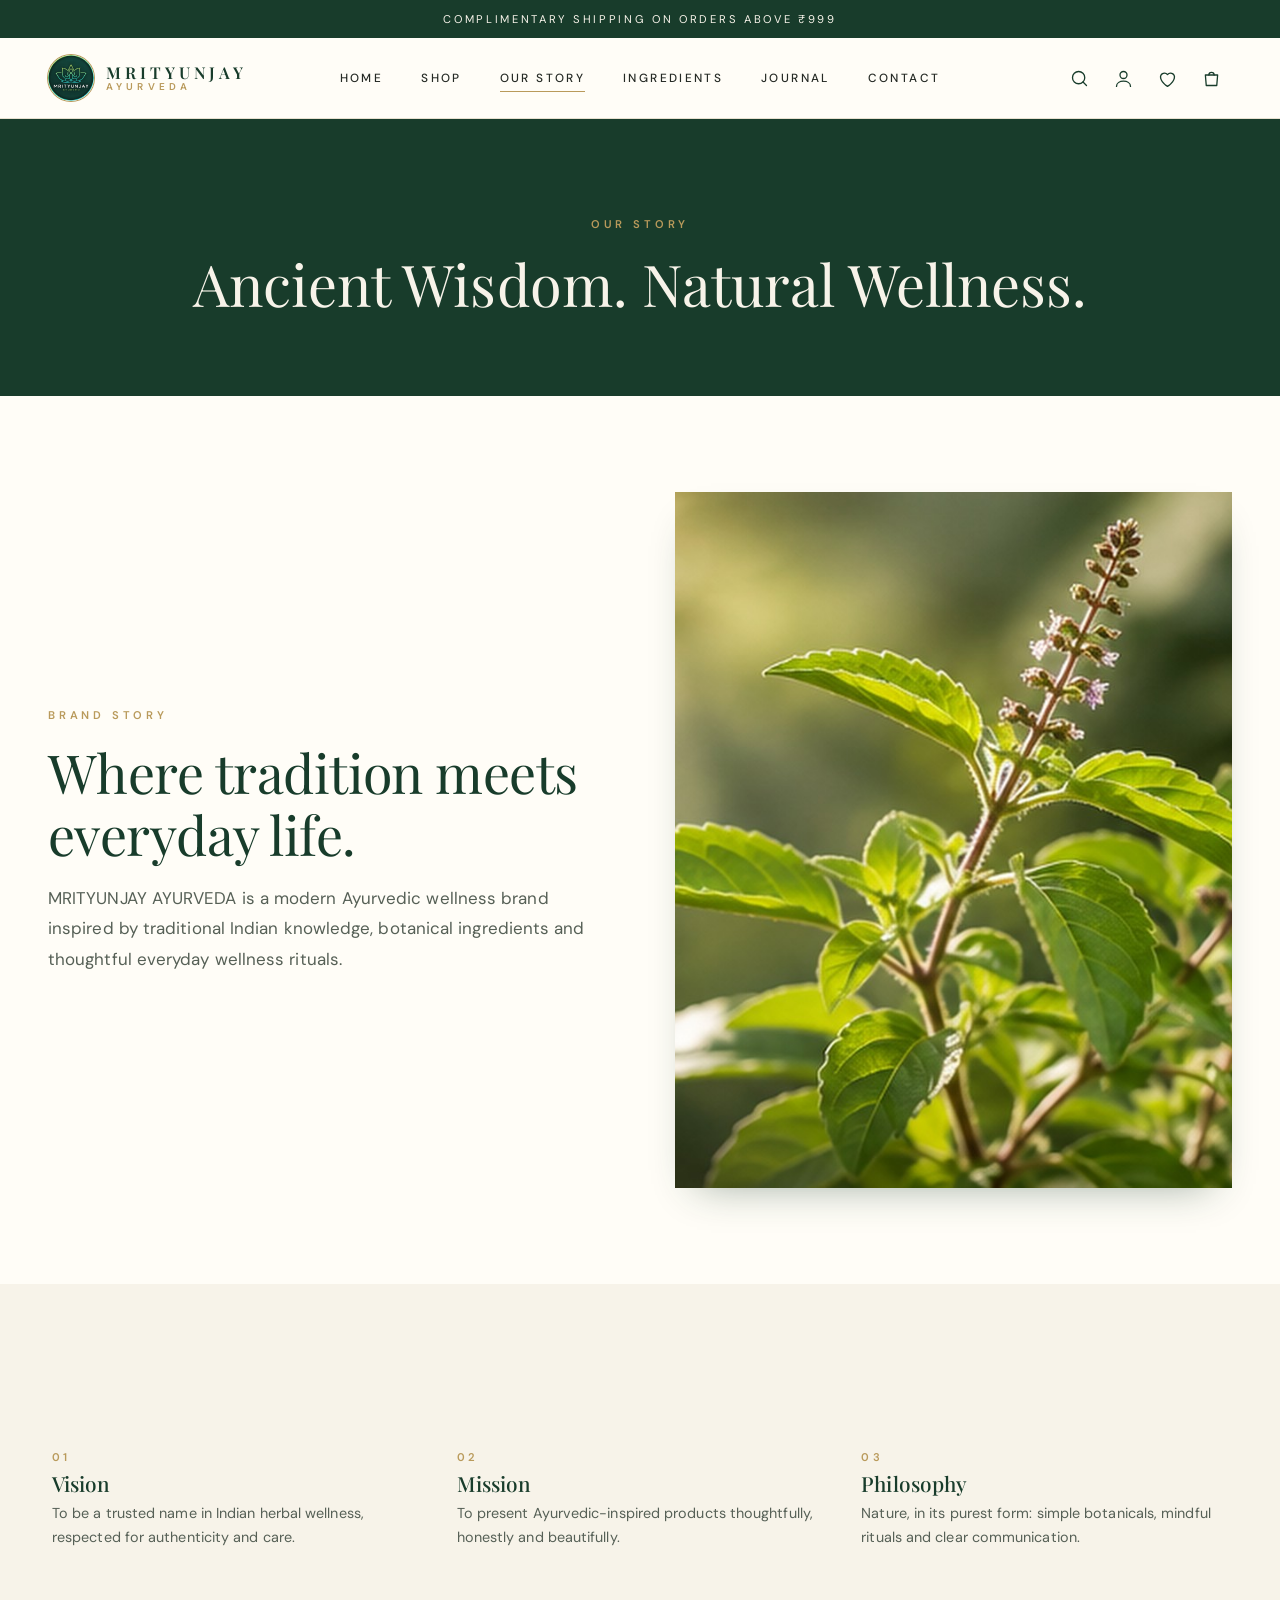
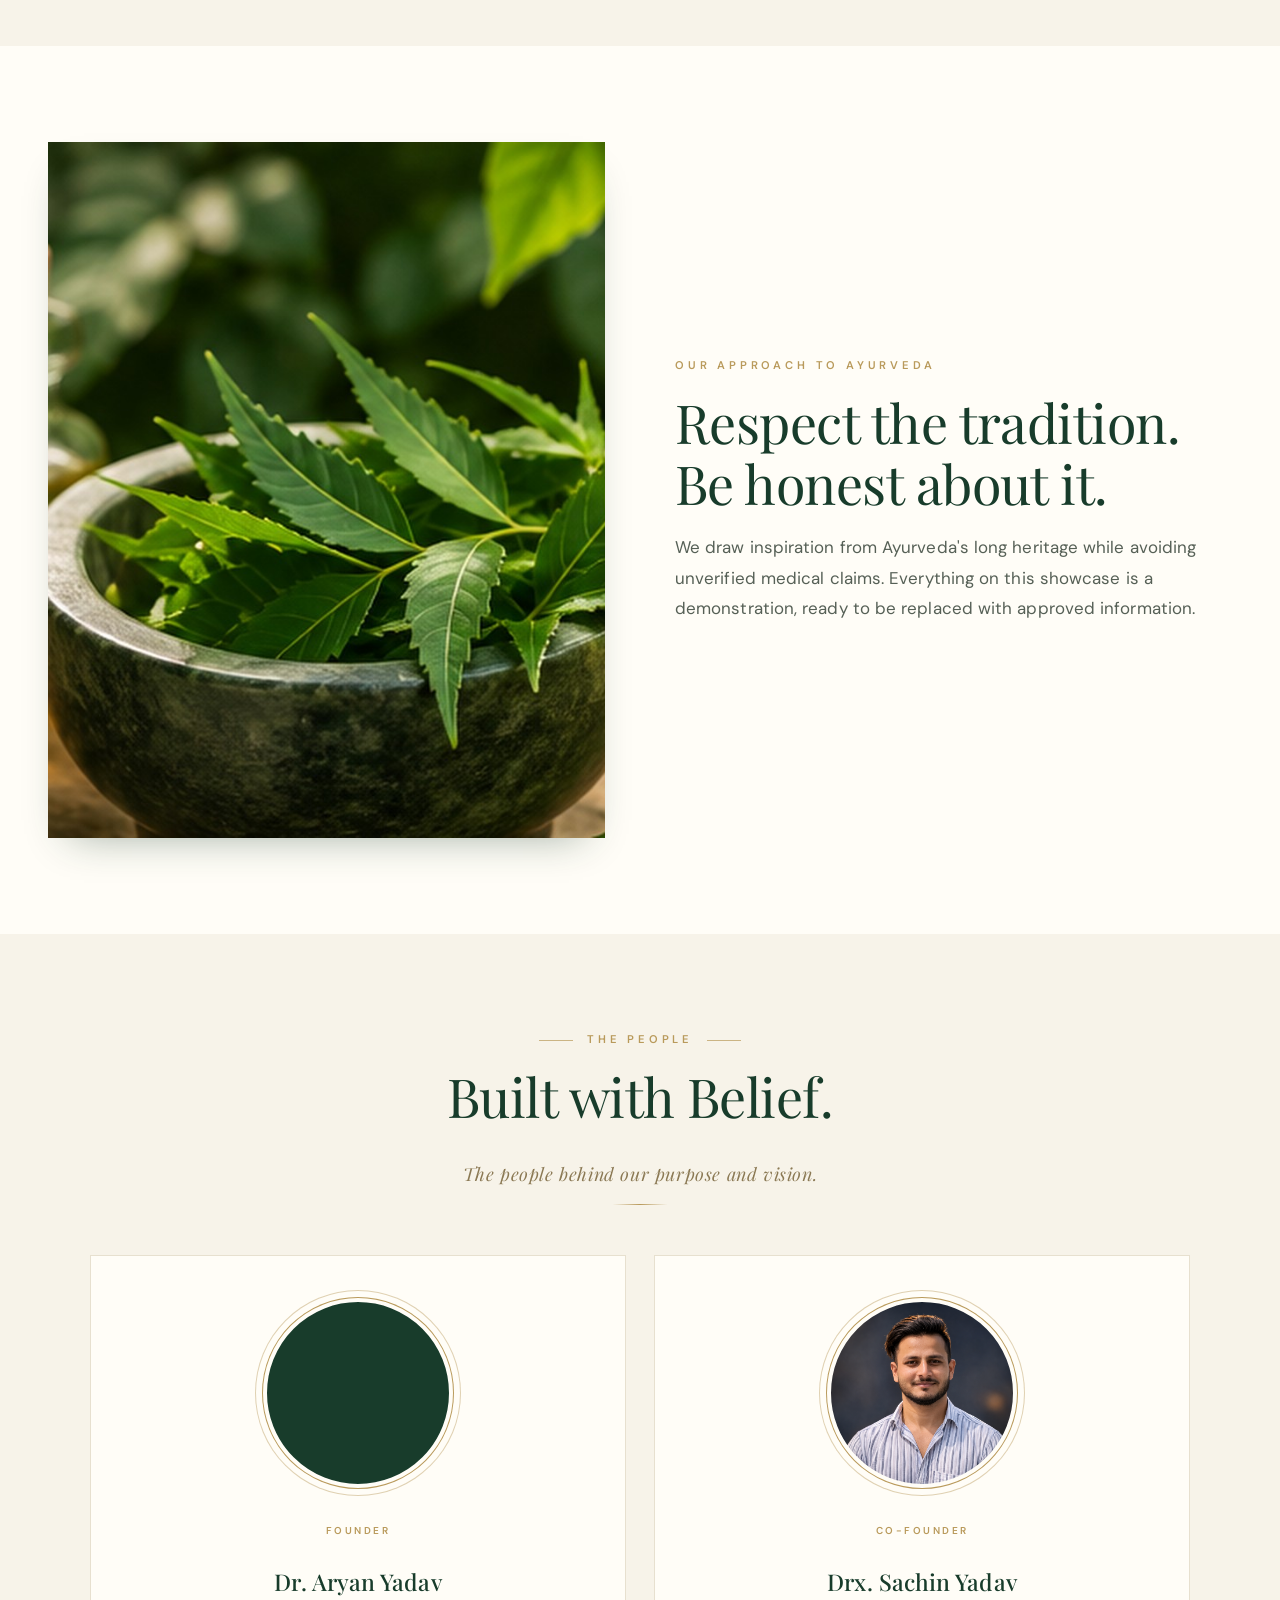
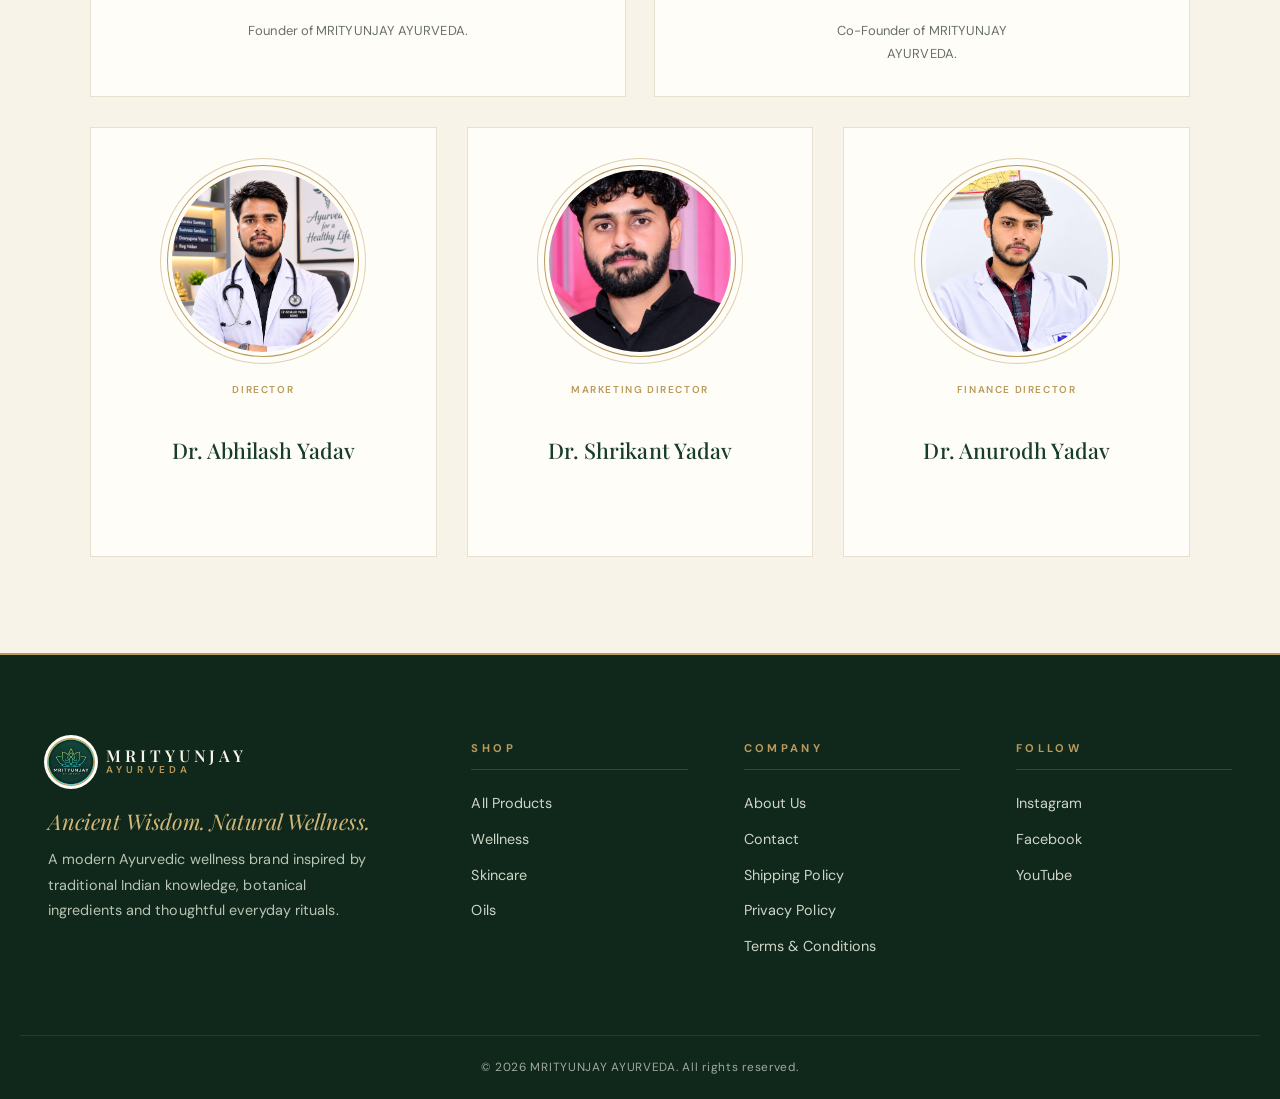
==== commit cc9ca705: "team changes" ====
--- a/pages/about.html
+++ b/pages/about.html
@@ -49,15 +49,15 @@
                 <p>Co-Founder of MRITYUNJAY AYURVEDA.</p>
             </div>
 
-            <div class="fc rv">
+            <!-- <div class="fc rv">
                 <div
                     class="por"
                     style="background-image: url(../assets/images/team/abhilash-yadav.png)"
                 ></div>
-                <small>Director</small>
-                <h3>Dr. Abhilash Yadav</h3>
+                <small></small>
+                <h3></h3>
                 <p>Director of MRITYUNJAY AYURVEDA.</p>
-            </div>
+            </div> -->
 
         </div>
 
@@ -68,19 +68,19 @@
             <div class="fc rv">
                 <div
                     class="por"
-                    style="background-image: url(../assets/images/team/shrikant-yadav.jpeg)"
+                    style="background-image: url(../assets/images/team/abhilash-yadav.png)"
                 ></div>
-                <small>Marketing Director</small>
-                <h3>Dr. Shrikant Yadav</h3>
+                <small>Director</small>
+                <h3>Dr. Abhilash Yadav</h3>
             </div>
 
             <div class="fc rv">
                 <div
                     class="por"
-                    style="background-image: url(../assets/images/team/profile.png)"
+                    style="background-image: url(../assets/images/team/shrikant-yadav.jpeg)"
                 ></div>
-                <small>Director – Technology & Growth</small>
-                <h3>Er. Aashish Yadav</h3>
+                <small>Marketing Director</small>
+                <h3>Dr. Shrikant Yadav</h3>
             </div>
 
             <div class="fc rv">
--- a/index.css
+++ b/index.css
@@ -541,7 +541,7 @@
     display:grid;
     grid-template-columns:repeat(3,1fr);
     gap:30px;
-    max-width:900px;
+    max-width:1100px;
     margin:50px auto 0;
 }
 .tm .fc{
@@ -2067,7 +2067,7 @@
 /* Team Grid */
 .fnd {
     display: grid;
-    grid-template-columns: repeat(3, minmax(0, 1fr));
+    grid-template-columns: repeat(2, minmax(0, 1fr));
     gap: 28px;
     max-width: 1100px;
     margin: 50px auto 0;
